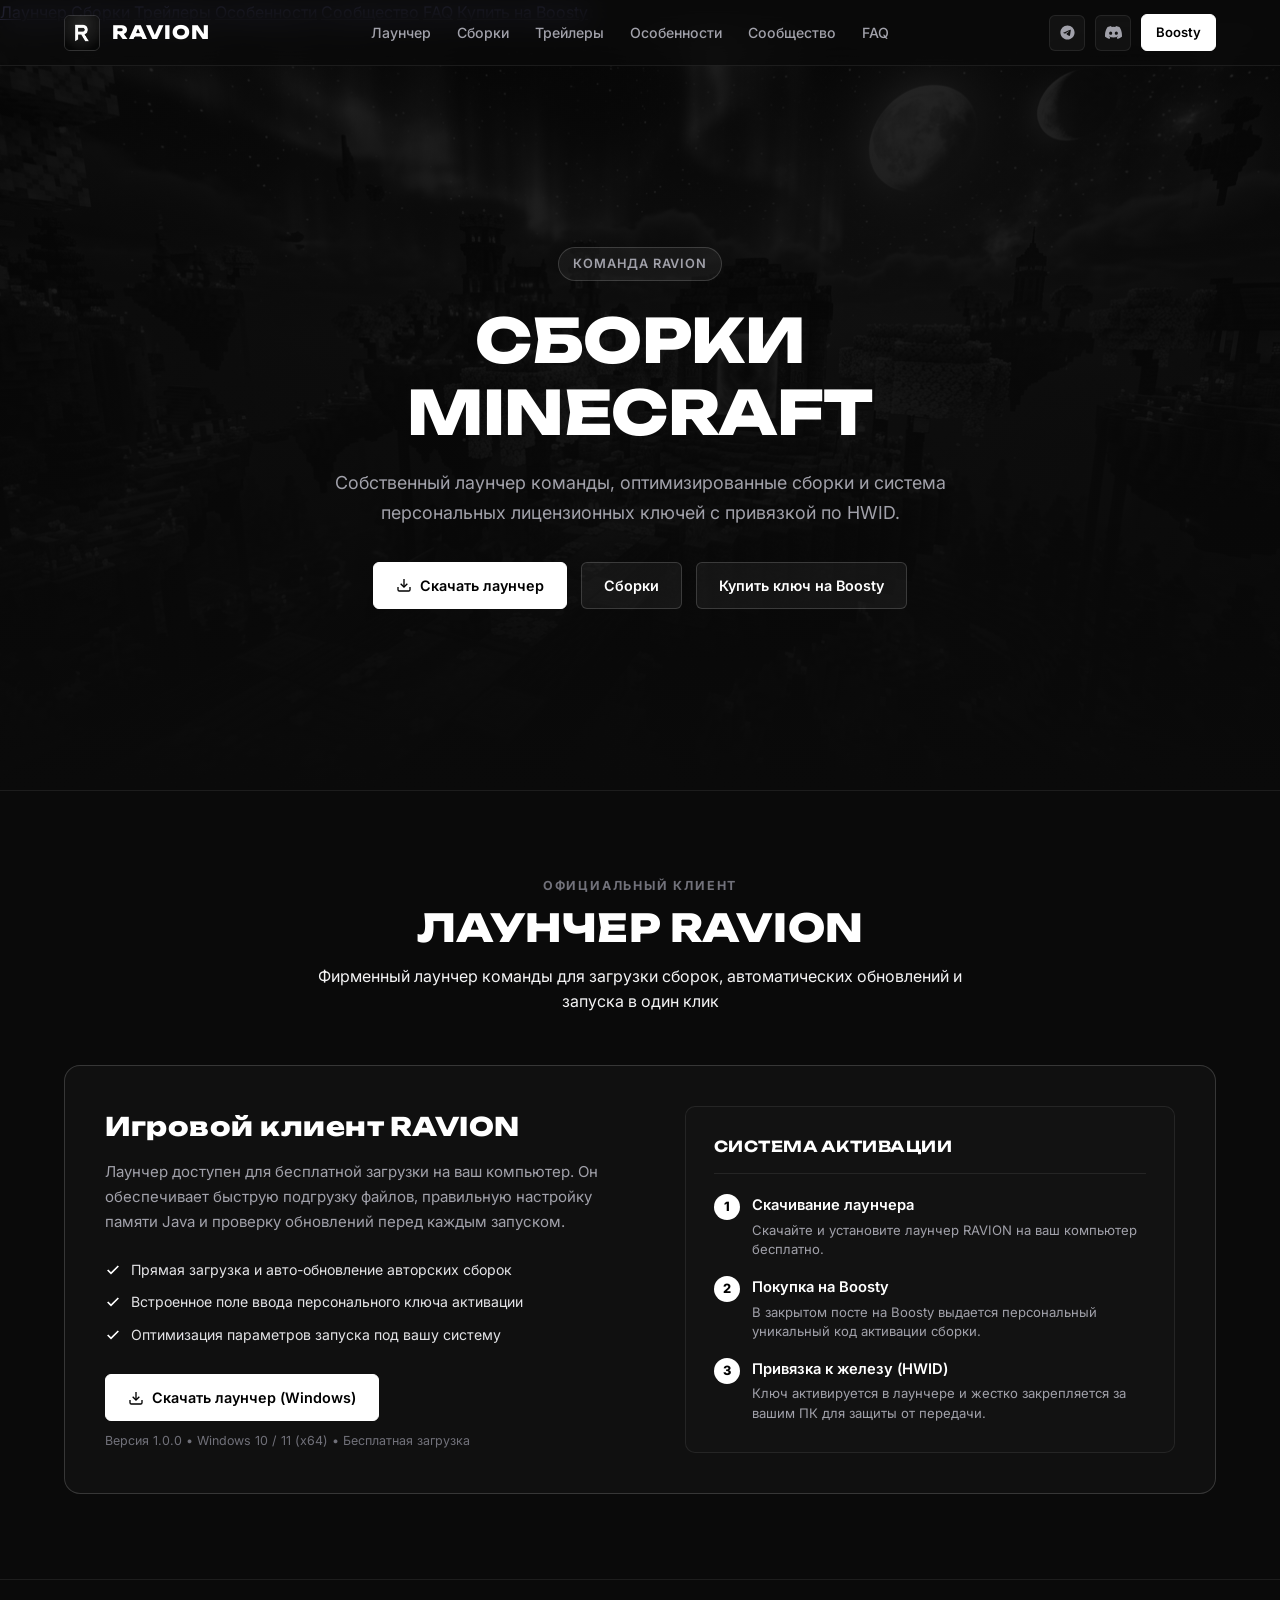
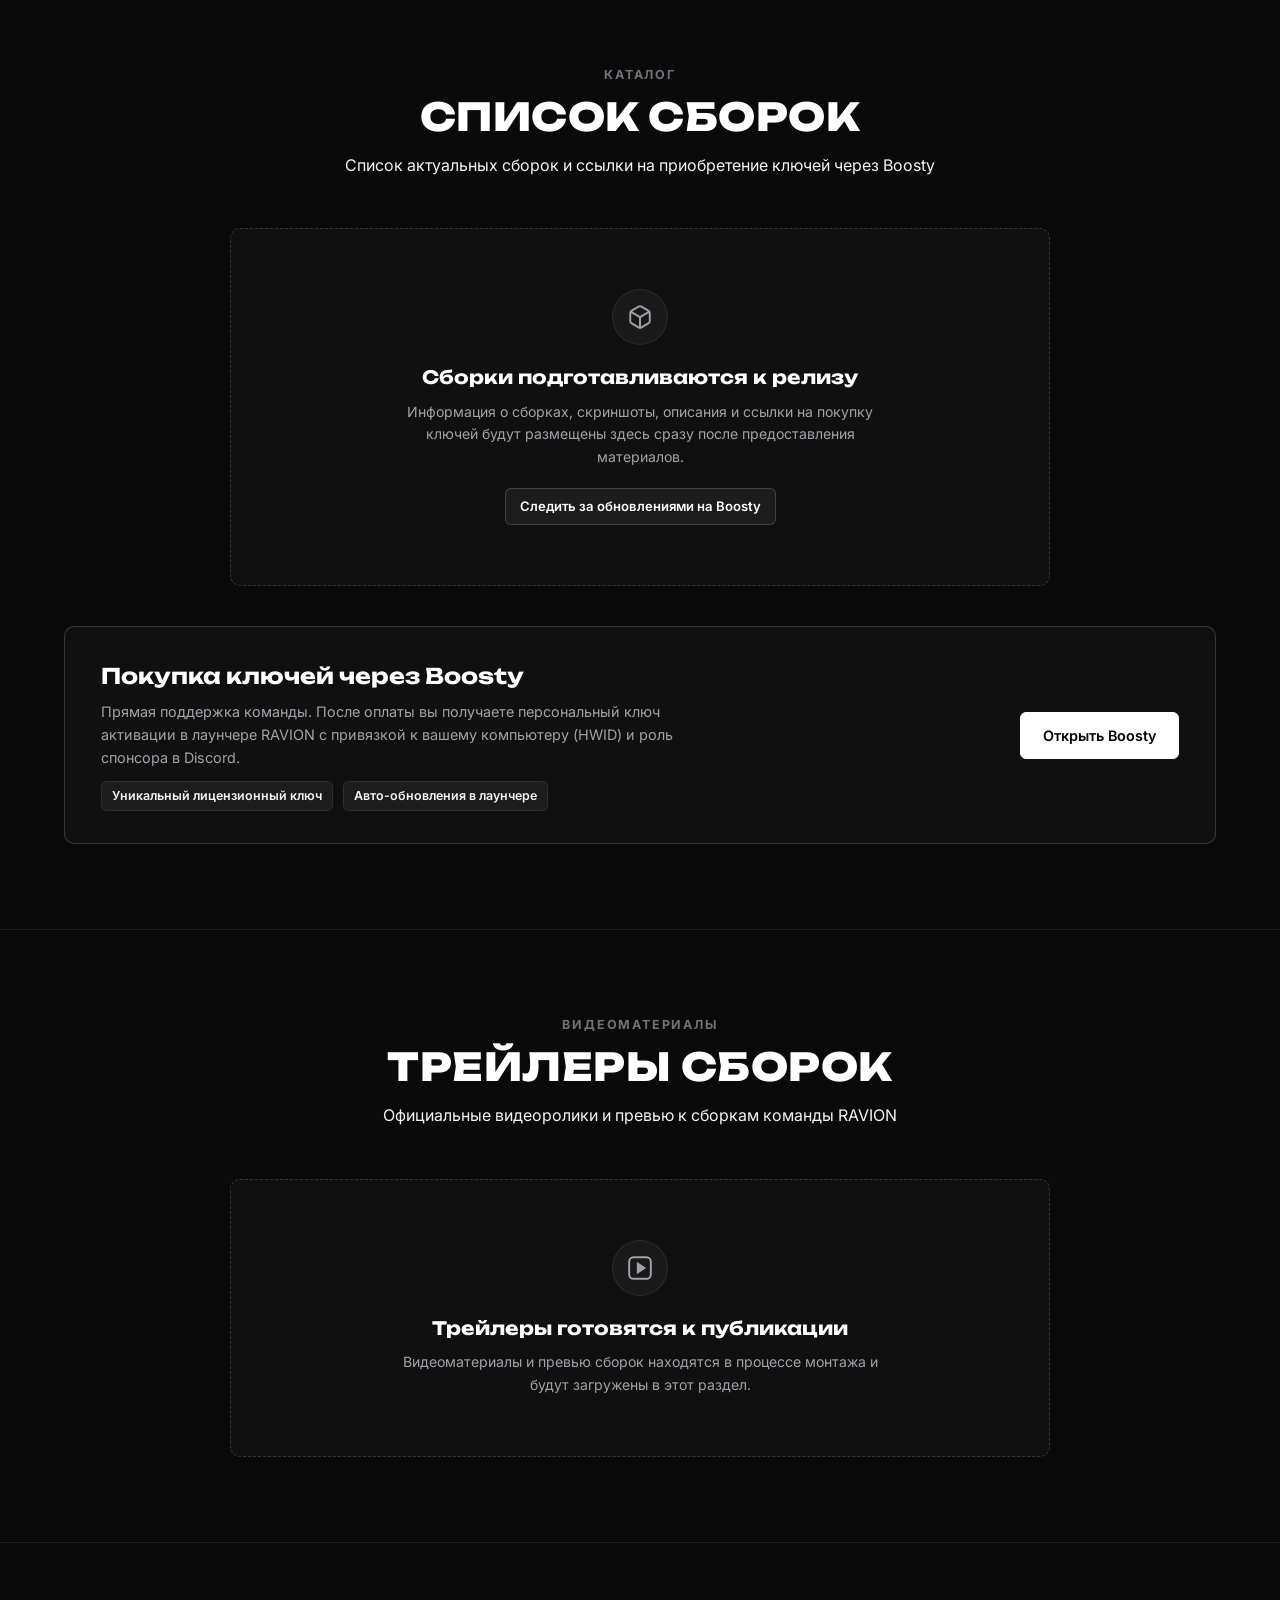
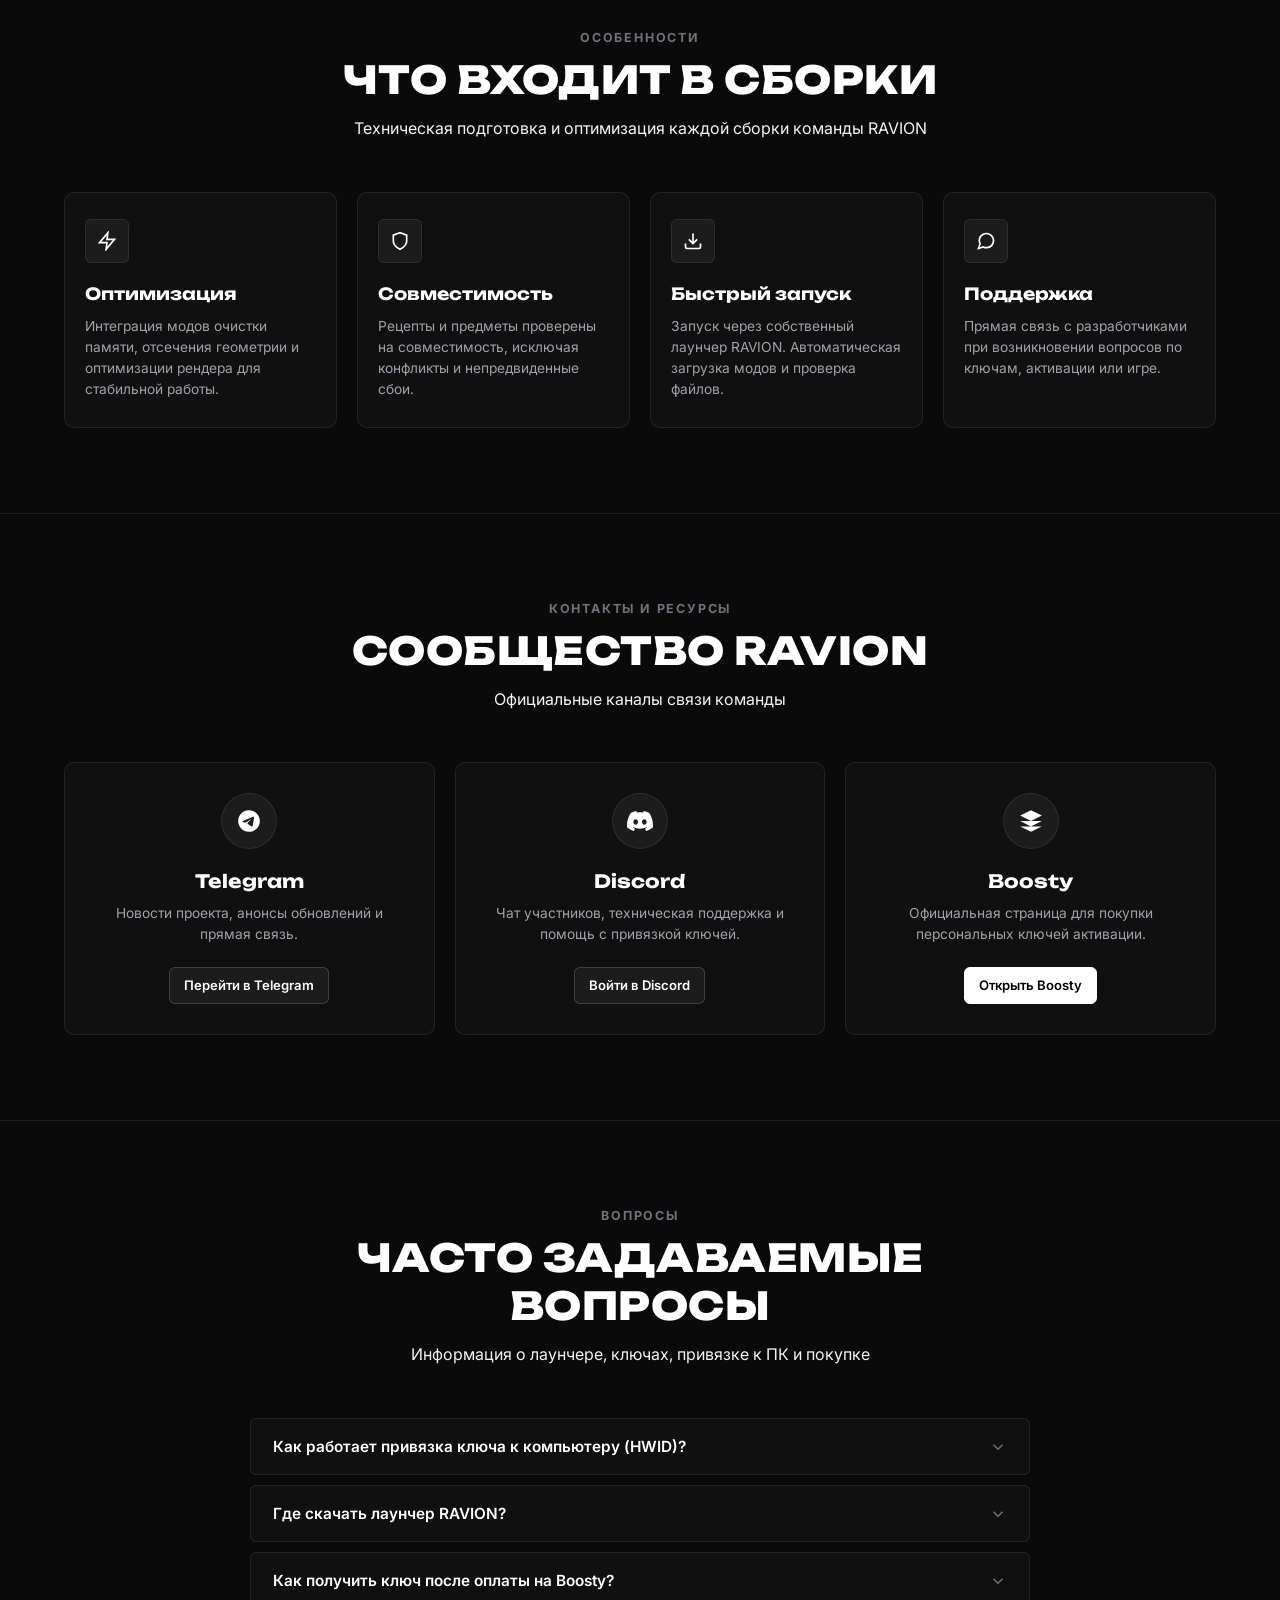
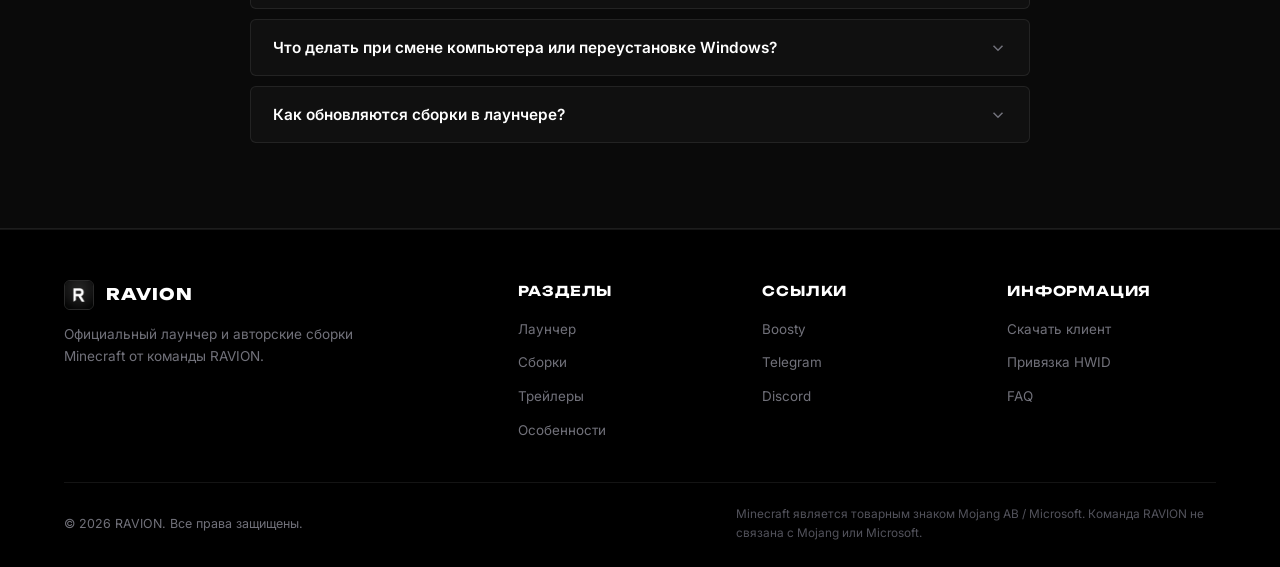
==== index.html @ 71cd741b "Add files via upload" ====
<!DOCTYPE html>
<html lang="ru">
<head>
  <meta charset="UTF-8">
  <meta name="viewport" content="width=device-width, initial-scale=1.0">
  <title>RAVION — Собственный лаунчер и сборки Minecraft</title>
  <meta name="description" content="Официальный сайт команды RAVION. Собственный лаунчер Minecraft, авторские сборки, система персональных ключей активации и покупка через Boosty.">
  <meta name="theme-color" content="#0a0a0a">

  <!-- Open Graph -->
  <meta property="og:title" content="RAVION — Собственный лаунчер и сборки Minecraft">
  <meta property="og:description" content="Официальный сайт команды RAVION. Скачивайте наш лаунчер и получайте уникальные ключи к сборкам через Boosty.">
  <meta property="og:image" content="./assets/images/logo.jpg">
  <meta property="og:type" content="website">

  <!-- Fonts: Unbounded & Inter -->
  <link rel="preconnect" href="https://fonts.googleapis.com">
  <link rel="preconnect" href="https://fonts.gstatic.com" crossorigin>
  <link href="https://fonts.googleapis.com/css2?family=Inter:wght@400;500;600;700&family=Unbounded:wght@600;700;800&display=swap" rel="stylesheet">

  <!-- Stylesheet -->
  <link rel="stylesheet" href="./css/style.css">
</head>
<body>

  <!-- ==========================================================================
       Navigation Bar
       ========================================================================== -->
  <nav class="navbar" id="navbar">
    <div class="container nav-container">
      <a href="#" class="brand-logo">
        <div class="logo-img-wrapper">
          <img src="./assets/images/logo.jpg" alt="RAVION">
        </div>
        <span class="brand-name">RAVION</span>
      </a>

      <ul class="nav-links">
        <li><a href="#launcher" class="nav-link">Лаунчер</a></li>
        <li><a href="#catalog" class="nav-link">Сборки</a></li>
        <li><a href="#trailers" class="nav-link">Трейлеры</a></li>
        <li><a href="#features" class="nav-link">Особенности</a></li>
        <li><a href="#community" class="nav-link">Сообщество</a></li>
        <li><a href="#faq" class="nav-link">FAQ</a></li>
      </ul>

      <div class="nav-actions">
        <!-- Telegram -->
        <a href="https://t.me/ravion_team" target="_blank" rel="noopener noreferrer" class="social-icon-btn" title="Telegram" aria-label="Telegram">
          <svg viewBox="0 0 24 24" fill="currentColor">
            <path d="M12 2C6.48 2 2 6.48 2 12s4.48 10 10 10 10-4.48 10-10S17.52 2 12 2zm4.64 6.8c-.15 1.58-.8 5.42-1.13 7.19-.14.75-.42 1-.68 1.03-.58.05-1.02-.38-1.58-.75-.88-.58-1.38-.94-2.23-1.5-.99-.65-.35-1.01.22-1.59.15-.15 2.71-2.48 2.76-2.69a.2.2 0 00-.05-.18c-.06-.05-.14-.03-.21-.02-.09.02-1.49.95-4.22 2.79-.4.27-.76.41-1.08.4-.36-.01-1.04-.2-1.55-.37-.63-.2-1.12-.31-1.08-.66.02-.18.27-.36.74-.55 2.92-1.27 4.86-2.11 5.83-2.52 2.78-1.16 3.35-1.36 3.73-1.36.08 0 .27.02.39.12.1.08.13.19.14.27-.01.06.01.24 0 .38z"/>
          </svg>
        </a>

        <!-- Discord -->
        <a href="https://discord.gg/ravion" target="_blank" rel="noopener noreferrer" class="social-icon-btn" title="Discord" aria-label="Discord">
          <svg viewBox="0 0 24 24" fill="currentColor">
            <path d="M20.317 4.37a19.791 19.791 0 00-4.885-1.515.074.074 0 00-.079.037c-.21.375-.444.864-.608 1.25a18.27 18.27 0 00-5.487 0 12.64 12.64 0 00-.617-1.25.077.077 0 00-.079-.037A19.736 19.736 0 003.677 4.37a.07.07 0 00-.032.027C.533 9.046-.32 13.58.099 18.057a.082.082 0 00.031.057 19.9 19.9 0 005.993 3.03.078.078 0 00.084-.028c.462-.63.874-1.295 1.226-1.994.021-.041.001-.09-.041-.106a13.107 13.107 0 01-1.872-.892.077.077 0 01-.008-.128 10.2 10.2 0 00.372-.292.074.074 0 01.077-.01c3.929 1.793 8.18 1.793 12.061 0a.074.074 0 01.078.01c.12.098.246.198.373.292a.077.077 0 01-.006.127 12.299 12.299 0 01-1.873.894.077.077 0 00-.041.107c.36.698.772 1.362 1.225 1.993a.076.076 0 00.084.028 19.839 19.839 0 006.002-3.03.077.077 0 00.032-.054c.5-5.177-.838-9.674-3.549-13.66a.061.061 0 00-.031-.028zM8.02 15.33c-1.183 0-2.157-1.085-2.157-2.419 0-1.333.956-2.419 2.157-2.419 1.21 0 2.176 1.096 2.157 2.42 0 1.333-.956 2.418-2.157 2.418zm7.975 0c-1.183 0-2.157-1.085-2.157-2.419 0-1.333.955-2.419 2.157-2.419 1.21 0 2.176 1.096 2.157 2.42 0 1.333-.946 2.418-2.157 2.418z"/>
          </svg>
        </a>

        <!-- Boosty CTA -->
        <a href="https://boosty.to/ravion" target="_blank" rel="noopener noreferrer" class="btn btn-primary btn-sm">
          <span>Boosty</span>
        </a>

        <button class="mobile-menu-btn" id="mobile-menu-btn" aria-label="Меню">
          <svg viewBox="0 0 24 24" fill="none" stroke="currentColor" stroke-width="2">
            <line x1="3" y1="12" x2="21" y2="12"></line>
            <line x1="3" y1="6" x2="21" y2="6"></line>
            <line x1="3" y1="18" x2="21" y2="18"></line>
          </svg>
        </button>
      </div>
    </div>
  </nav>

  <!-- Mobile Drawer -->
  <div class="mobile-drawer" id="mobile-drawer">
    <a href="#launcher">Лаунчер</a>
    <a href="#catalog">Сборки</a>
    <a href="#trailers">Трейлеры</a>
    <a href="#features">Особенности</a>
    <a href="#community">Сообщество</a>
    <a href="#faq">FAQ</a>
    <a href="https://boosty.to/ravion" target="_blank" rel="noopener noreferrer">Купить на Boosty</a>
  </div>

  <!-- ==========================================================================
       Hero Section
       ========================================================================== -->
  <header class="hero">
    <div class="hero-bg"></div>
    <div class="hero-overlay"></div>

    <div class="container hero-content">
      <div class="hero-top-badge">
        <span>Команда RAVION</span>
      </div>

      <h1 class="hero-title">
        СБОРКИ MINECRAFT
      </h1>

      <p class="hero-description">
        Собственный лаунчер команды, оптимизированные сборки и система персональных лицензионных ключей с привязкой по HWID.
      </p>

      <div class="hero-cta-group">
        <a href="#launcher" class="btn btn-primary">
          <svg viewBox="0 0 24 24" fill="none" stroke="currentColor" stroke-width="2">
            <path d="M21 15v4a2 2 0 0 1-2 2H5a2 2 0 0 1-2-2v-4"></path>
            <polyline points="7 10 12 15 17 10"></polyline>
            <line x1="12" y1="15" x2="12" y2="3"></line>
          </svg>
          <span>Скачать лаунчер</span>
        </a>

        <a href="#catalog" class="btn btn-secondary">
          <span>Сборки</span>
        </a>

        <a href="https://boosty.to/ravion" target="_blank" rel="noopener noreferrer" class="btn btn-secondary">
          <span>Купить ключ на Boosty</span>
        </a>
      </div>
    </div>
  </header>

  <!-- ==========================================================================
       Launcher Section
       ========================================================================== -->
  <section class="section" id="launcher">
    <div class="container">
      <div class="section-header">
        <span class="section-tag">Официальный клиент</span>
        <h2 class="section-title">ЛАУНЧЕР RAVION</h2>
        <p class="section-subtitle">
          Фирменный лаунчер команды для загрузки сборок, автоматических обновлений и запуска в один клик
        </p>
      </div>

      <div class="launcher-container">
        <div class="launcher-grid">
          <!-- Left side: Launcher Download Info -->
          <div class="launcher-info">
            <h3>Игровой клиент RAVION</h3>
            <p>
              Лаунчер доступен для бесплатной загрузки на ваш компьютер. Он обеспечивает быструю подгрузку файлов, правильную настройку памяти Java и проверку обновлений перед каждым запуском.
            </p>

            <ul class="launcher-meta-list">
              <li class="launcher-meta-item">
                <svg viewBox="0 0 24 24" fill="none" stroke="currentColor" stroke-width="2.5"><polyline points="20 6 9 17 4 12"></polyline></svg>
                <span>Прямая загрузка и авто-обновление авторских сборок</span>
              </li>
              <li class="launcher-meta-item">
                <svg viewBox="0 0 24 24" fill="none" stroke="currentColor" stroke-width="2.5"><polyline points="20 6 9 17 4 12"></polyline></svg>
                <span>Встроенное поле ввода персонального ключа активации</span>
              </li>
              <li class="launcher-meta-item">
                <svg viewBox="0 0 24 24" fill="none" stroke="currentColor" stroke-width="2.5"><polyline points="20 6 9 17 4 12"></polyline></svg>
                <span>Оптимизация параметров запуска под вашу систему</span>
              </li>
            </ul>

            <div class="launcher-actions">
              <a href="#" class="btn btn-primary" id="download-launcher-btn">
                <svg viewBox="0 0 24 24" fill="none" stroke="currentColor" stroke-width="2">
                  <path d="M21 15v4a2 2 0 0 1-2 2H5a2 2 0 0 1-2-2v-4"></path>
                  <polyline points="7 10 12 15 17 10"></polyline>
                  <line x1="12" y1="15" x2="12" y2="3"></line>
                </svg>
                <span>Скачать лаунчер (Windows)</span>
              </a>
            </div>
            <div class="launcher-subtext">
              Версия 1.0.0 • Windows 10 / 11 (x64) • Бесплатная загрузка
            </div>
          </div>

          <!-- Right side: HWID & License explanation -->
          <div class="hwid-box">
            <div class="hwid-header">
              <span class="hwid-title">Система активации</span>
            </div>

            <div class="hwid-steps">
              <div class="hwid-step-item">
                <div class="hwid-step-num">1</div>
                <div class="hwid-step-content">
                  <h5>Скачивание лаунчера</h5>
                  <p>Скачайте и установите лаунчер RAVION на ваш компьютер бесплатно.</p>
                </div>
              </div>

              <div class="hwid-step-item">
                <div class="hwid-step-num">2</div>
                <div class="hwid-step-content">
                  <h5>Покупка на Boosty</h5>
                  <p>В закрытом посте на Boosty выдается персональный уникальный код активации сборки.</p>
                </div>
              </div>

              <div class="hwid-step-item">
                <div class="hwid-step-num">3</div>
                <div class="hwid-step-content">
                  <h5>Привязка к железу (HWID)</h5>
                  <p>Ключ активируется в лаунчере и жестко закрепляется за вашим ПК для защиты от передачи.</p>
                </div>
              </div>
            </div>
          </div>
        </div>
      </div>
    </div>
  </section>

  <!-- ==========================================================================
       Modpack Catalog Section
       ========================================================================== -->
  <section class="section" id="catalog">
    <div class="container">
      <div class="section-header">
        <span class="section-tag">Каталог</span>
        <h2 class="section-title">СПИСОК СБОРОК</h2>
        <p class="section-subtitle">
          Список актуальных сборок и ссылки на приобретение ключей через Boosty
        </p>
      </div>

      <!-- Placeholder Container awaiting user data -->
      <div class="placeholder-box">
        <div class="placeholder-icon">
          <svg viewBox="0 0 24 24" fill="none" stroke="currentColor" stroke-width="1.8">
            <path d="M21 16V8a2 2 0 0 0-1-1.73l-7-4a2 2 0 0 0-2 0l-7 4A2 2 0 0 0 3 8v8a2 2 0 0 0 1 1.73l7 4a2 2 0 0 0 2 0l7-4A2 2 0 0 0 21 16z"></path>
            <polyline points="3.27 6.96 12 12.01 20.73 6.96"></polyline>
            <line x1="12" y1="22.08" x2="12" y2="12"></line>
          </svg>
        </div>
        <h3 class="placeholder-title">Сборки подготавливаются к релизу</h3>
        <p class="placeholder-desc">
          Информация о сборках, скриншоты, описания и ссылки на покупку ключей будут размещены здесь сразу после предоставления материалов.
        </p>
        <div class="placeholder-action">
          <a href="https://boosty.to/ravion" target="_blank" rel="noopener noreferrer" class="btn btn-secondary btn-sm">
            Следить за обновлениями на Boosty
          </a>
        </div>
      </div>

      <!-- Boosty Information Banner -->
      <div class="boosty-banner" style="margin-top: 40px;">
        <div class="boosty-banner-content">
          <h3>Покупка ключей через Boosty</h3>
          <p>
            Прямая поддержка команды. После оплаты вы получаете персональный ключ активации в лаунчере RAVION с привязкой к вашему компьютеру (HWID) и роль спонсора в Discord.
          </p>
          <div class="boosty-banner-badges">
            <span class="boosty-badge-item">Уникальный лицензионный ключ</span>
            <span class="boosty-badge-item">Авто-обновления в лаунчере</span>
          </div>
        </div>
        <div class="boosty-banner-action">
          <a href="https://boosty.to/ravion" target="_blank" rel="noopener noreferrer" class="btn btn-primary">
            <span>Открыть Boosty</span>
          </a>
        </div>
      </div>
    </div>
  </section>

  <!-- ==========================================================================
       Mini-Trailer Section
       ========================================================================== -->
  <section class="section" id="trailers">
    <div class="container">
      <div class="section-header">
        <span class="section-tag">Видеоматериалы</span>
        <h2 class="section-title">ТРЕЙЛЕРЫ СБОРОК</h2>
        <p class="section-subtitle">
          Официальные видеоролики и превью к сборкам команды RAVION
        </p>
      </div>

      <div class="placeholder-box">
        <div class="placeholder-icon">
          <svg viewBox="0 0 24 24" fill="none" stroke="currentColor" stroke-width="1.8">
            <rect x="2" y="2" width="20" height="20" rx="4"></rect>
            <polygon points="10 8 16 12 10 16 10 8" fill="currentColor"></polygon>
          </svg>
        </div>
        <h3 class="placeholder-title">Трейлеры готовятся к публикации</h3>
        <p class="placeholder-desc">
          Видеоматериалы и превью сборок находятся в процессе монтажа и будут загружены в этот раздел.
        </p>
      </div>
    </div>
  </section>

  <!-- ==========================================================================
       Features Section
       ========================================================================== -->
  <section class="section" id="features">
    <div class="container">
      <div class="section-header">
        <span class="section-tag">Особенности</span>
        <h2 class="section-title">ЧТО ВХОДИТ В СБОРКИ</h2>
        <p class="section-subtitle">
          Техническая подготовка и оптимизация каждой сборки команды RAVION
        </p>
      </div>

      <div class="features-grid">
        <div class="feature-box">
          <div class="feature-icon-wrapper">
            <svg viewBox="0 0 24 24" fill="none" stroke="currentColor" stroke-width="2">
              <path d="M13 2L3 14h9l-1 8 10-12h-9l1-8z"></path>
            </svg>
          </div>
          <h3 class="feature-title">Оптимизация</h3>
          <p class="feature-desc">
            Интеграция модов очистки памяти, отсечения геометрии и оптимизации рендера для стабильной работы.
          </p>
        </div>

        <div class="feature-box">
          <div class="feature-icon-wrapper">
            <svg viewBox="0 0 24 24" fill="none" stroke="currentColor" stroke-width="2">
              <path d="M12 22s8-4 8-10V5l-8-3-8 3v7c0 6 8 10 8 10z"></path>
            </svg>
          </div>
          <h3 class="feature-title">Совместимость</h3>
          <p class="feature-desc">
            Рецепты и предметы проверены на совместимость, исключая конфликты и непредвиденные сбои.
          </p>
        </div>

        <div class="feature-box">
          <div class="feature-icon-wrapper">
            <svg viewBox="0 0 24 24" fill="none" stroke="currentColor" stroke-width="2">
              <path d="M21 15v4a2 2 0 0 1-2 2H5a2 2 0 0 1-2-2v-4"></path>
              <polyline points="7 10 12 15 17 10"></polyline>
              <line x1="12" y1="15" x2="12" y2="3"></line>
            </svg>
          </div>
          <h3 class="feature-title">Быстрый запуск</h3>
          <p class="feature-desc">
            Запуск через собственный лаунчер RAVION. Автоматическая загрузка модов и проверка файлов.
          </p>
        </div>

        <div class="feature-box">
          <div class="feature-icon-wrapper">
            <svg viewBox="0 0 24 24" fill="none" stroke="currentColor" stroke-width="2">
              <path d="M21 11.5a8.38 8.38 0 0 1-.9 3.8 8.5 8.5 0 0 1-7.6 4.7 8.38 8.38 0 0 1-3.8-.9L3 21l1.9-5.7a8.38 8.38 0 0 1-.9-3.8 8.5 8.5 0 0 1 4.7-7.6 8.38 8.38 0 0 1 3.8-.9h.5a8.48 8.48 0 0 1 8 8v.5z"></path>
            </svg>
          </div>
          <h3 class="feature-title">Поддержка</h3>
          <p class="feature-desc">
            Прямая связь с разработчиками при возникновении вопросов по ключам, активации или игре.
          </p>
        </div>
      </div>
    </div>
  </section>

  <!-- ==========================================================================
       Community Section
       ========================================================================== -->
  <section class="section" id="community">
    <div class="container">
      <div class="section-header">
        <span class="section-tag">Контакты и ресурсы</span>
        <h2 class="section-title">СООБЩЕСТВО RAVION</h2>
        <p class="section-subtitle">
          Официальные каналы связи команды
        </p>
      </div>

      <div class="community-grid">
        <!-- Telegram -->
        <div class="community-card">
          <div class="community-icon">
            <svg viewBox="0 0 24 24" fill="currentColor">
              <path d="M12 2C6.48 2 2 6.48 2 12s4.48 10 10 10 10-4.48 10-10S17.52 2 12 2zm4.64 6.8c-.15 1.58-.8 5.42-1.13 7.19-.14.75-.42 1-.68 1.03-.58.05-1.02-.38-1.58-.75-.88-.58-1.38-.94-2.23-1.5-.99-.65-.35-1.01.22-1.59.15-.15 2.71-2.48 2.76-2.69a.2.2 0 00-.05-.18c-.06-.05-.14-.03-.21-.02-.09.02-1.49.95-4.22 2.79-.4.27-.76.41-1.08.4-.36-.01-1.04-.2-1.55-.37-.63-.2-1.12-.31-1.08-.66.02-.18.27-.36.74-.55 2.92-1.27 4.86-2.11 5.83-2.52 2.78-1.16 3.35-1.36 3.73-1.36.08 0 .27.02.39.12.1.08.13.19.14.27-.01.06.01.24 0 .38z"/>
            </svg>
          </div>
          <h3 class="community-title">Telegram</h3>
          <p class="community-desc">
            Новости проекта, анонсы обновлений и прямая связь.
          </p>
          <a href="https://t.me/ravion_team" target="_blank" rel="noopener noreferrer" class="btn btn-secondary btn-sm">
            Перейти в Telegram
          </a>
        </div>

        <!-- Discord -->
        <div class="community-card">
          <div class="community-icon">
            <svg viewBox="0 0 24 24" fill="currentColor">
              <path d="M20.317 4.37a19.791 19.791 0 00-4.885-1.515.074.074 0 00-.079.037c-.21.375-.444.864-.608 1.25a18.27 18.27 0 00-5.487 0 12.64 12.64 0 00-.617-1.25.077.077 0 00-.079-.037A19.736 19.736 0 003.677 4.37a.07.07 0 00-.032.027C.533 9.046-.32 13.58.099 18.057a.082.082 0 00.031.057 19.9 19.9 0 005.993 3.03.078.078 0 00.084-.028c.462-.63.874-1.295 1.226-1.994.021-.041.001-.09-.041-.106a13.107 13.107 0 01-1.872-.892.077.077 0 01-.008-.128 10.2 10.2 0 00.372-.292.074.074 0 01.077-.01c3.929 1.793 8.18 1.793 12.061 0a.074.074 0 01.078.01c.12.098.246.198.373.292a.077.077 0 01-.006.127 12.299 12.299 0 01-1.873.894.077.077 0 00-.041.107c.36.698.772 1.362 1.225 1.993a.076.076 0 00.084.028 19.839 19.839 0 006.002-3.03.077.077 0 00.032-.054c.5-5.177-.838-9.674-3.549-13.66a.061.061 0 00-.031-.028zM8.02 15.33c-1.183 0-2.157-1.085-2.157-2.419 0-1.333.956-2.419 2.157-2.419 1.21 0 2.176 1.096 2.157 2.42 0 1.333-.956 2.418-2.157 2.418zm7.975 0c-1.183 0-2.157-1.085-2.157-2.419 0-1.333.955-2.419 2.157-2.419 1.21 0 2.176 1.096 2.157 2.42 0 1.333-.946 2.418-2.157 2.418z"/>
            </svg>
          </div>
          <h3 class="community-title">Discord</h3>
          <p class="community-desc">
            Чат участников, техническая поддержка и помощь с привязкой ключей.
          </p>
          <a href="https://discord.gg/ravion" target="_blank" rel="noopener noreferrer" class="btn btn-secondary btn-sm">
            Войти в Discord
          </a>
        </div>

        <!-- Boosty -->
        <div class="community-card">
          <div class="community-icon">
            <svg viewBox="0 0 24 24" fill="currentColor">
              <path d="M12 2L2 7l10 5 10-5-10-5zM2 17l10 5 10-5M2 12l10 5 10-5"/>
            </svg>
          </div>
          <h3 class="community-title">Boosty</h3>
          <p class="community-desc">
            Официальная страница для покупки персональных ключей активации.
          </p>
          <a href="https://boosty.to/ravion" target="_blank" rel="noopener noreferrer" class="btn btn-primary btn-sm">
            Открыть Boosty
          </a>
        </div>
      </div>
    </div>
  </section>

  <!-- ==========================================================================
       FAQ Section
       ========================================================================== -->
  <section class="section" id="faq">
    <div class="container">
      <div class="section-header">
        <span class="section-tag">Вопросы</span>
        <h2 class="section-title">ЧАСТО ЗАДАВАЕМЫЕ ВОПРОСЫ</h2>
        <p class="section-subtitle">
          Информация о лаунчере, ключах, привязке к ПК и покупке
        </p>
      </div>

      <div class="faq-container">
        <div class="faq-item">
          <button class="faq-question">
            <span>Как работает привязка ключа к компьютеру (HWID)?</span>
            <svg class="faq-chevron" width="18" height="18" viewBox="0 0 24 24" fill="none" stroke="currentColor" stroke-width="2">
              <polyline points="6 9 12 15 18 9"></polyline>
            </svg>
          </button>
          <div class="faq-answer">
            <div class="faq-answer-inner">
              Каждый ключ генерируется индивидуально. При первом вводе ключа в лаунчере RAVION он привязывается к аппаратному идентификатору (HWID) вашего компьютера. Это гарантирует защиту от несанкционированного доступа. Один ключ рассчитан строго на один компьютер.
            </div>
          </div>
        </div>

        <div class="faq-item">
          <button class="faq-question">
            <span>Где скачать лаунчер RAVION?</span>
            <svg class="faq-chevron" width="18" height="18" viewBox="0 0 24 24" fill="none" stroke="currentColor" stroke-width="2">
              <polyline points="6 9 12 15 18 9"></polyline>
            </svg>
          </button>
          <div class="faq-answer">
            <div class="faq-answer-inner">
              Лаунчер можно скачать бесплатно прямо на нашем сайте в разделе «Лаунчер». Он не требует сторонних программ, автоматически подгружает необходимые компоненты Java и проверяет файлы сборок.
            </div>
          </div>
        </div>

        <div class="faq-item">
          <button class="faq-question">
            <span>Как получить ключ после оплаты на Boosty?</span>
            <svg class="faq-chevron" width="18" height="18" viewBox="0 0 24 24" fill="none" stroke="currentColor" stroke-width="2">
              <polyline points="6 9 12 15 18 9"></polyline>
            </svg>
          </button>
          <div class="faq-answer">
            <div class="faq-answer-inner">
              Сразу после оплаты сборки на Boosty вам открывается закрытый пост. В посте находится ваш уникальный ключ активации и ссылка на роль спонсора в нашем Discord. Скопируйте ключ и вставьте его в окно активации в лаунчере.
            </div>
          </div>
        </div>

        <div class="faq-item">
          <button class="faq-question">
            <span>Что делать при смене компьютера или переустановке Windows?</span>
            <svg class="faq-chevron" width="18" height="18" viewBox="0 0 24 24" fill="none" stroke="currentColor" stroke-width="2">
              <polyline points="6 9 12 15 18 9"></polyline>
            </svg>
          </button>
          <div class="faq-answer">
            <div class="faq-answer-inner">
              Если вы обновили комплектующие или сменили ПК, напишите в службу поддержки нашего Discord-сервера. Администраторы проверят вашу покупку на Boosty и помогут сбросить привязку HWID для переноса ключа на новое устройство.
            </div>
          </div>
        </div>

        <div class="faq-item">
          <button class="faq-question">
            <span>Как обновляются сборки в лаунчере?</span>
            <svg class="faq-chevron" width="18" height="18" viewBox="0 0 24 24" fill="none" stroke="currentColor" stroke-width="2">
              <polyline points="6 9 12 15 18 9"></polyline>
            </svg>
          </button>
          <div class="faq-answer">
            <div class="faq-answer-inner">
              Все последующие обновления и патчи баланса подгружаются автоматически при запуске лаунчера RAVION без необходимости вручную перекачивать архивы.
            </div>
          </div>
        </div>
      </div>
    </div>
  </section>

  <!-- ==========================================================================
       Footer
       ========================================================================== -->
  <footer class="footer">
    <div class="container">
      <div class="footer-top">
        <div class="footer-brand">
          <a href="#" class="brand-logo">
            <div class="logo-img-wrapper" style="width: 30px; height: 30px;">
              <img src="./assets/images/logo.jpg" alt="RAVION">
            </div>
            <span class="brand-name" style="font-size: 1rem;">RAVION</span>
          </a>
          <p>
            Официальный лаунчер и авторские сборки Minecraft от команды RAVION.
          </p>
        </div>

        <div class="footer-col">
          <h4>Разделы</h4>
          <ul class="footer-links">
            <li><a href="#launcher">Лаунчер</a></li>
            <li><a href="#catalog">Сборки</a></li>
            <li><a href="#trailers">Трейлеры</a></li>
            <li><a href="#features">Особенности</a></li>
          </ul>
        </div>

        <div class="footer-col">
          <h4>Ссылки</h4>
          <ul class="footer-links">
            <li><a href="https://boosty.to/ravion" target="_blank" rel="noopener noreferrer">Boosty</a></li>
            <li><a href="https://t.me/ravion_team" target="_blank" rel="noopener noreferrer">Telegram</a></li>
            <li><a href="https://discord.gg/ravion" target="_blank" rel="noopener noreferrer">Discord</a></li>
          </ul>
        </div>

        <div class="footer-col">
          <h4>Информация</h4>
          <ul class="footer-links">
            <li><a href="#launcher">Скачать клиент</a></li>
            <li><a href="#faq">Привязка HWID</a></li>
            <li><a href="#faq">FAQ</a></li>
          </ul>
        </div>
      </div>

      <div class="footer-bottom">
        <div>
          © 2026 RAVION. Все права защищены.
        </div>
        <div class="footer-disclaimer">
          Minecraft является товарным знаком Mojang AB / Microsoft. Команда RAVION не связана с Mojang или Microsoft.
        </div>
      </div>
    </div>
  </footer>

  <!-- ==========================================================================
       Boosty Purchase Modal
       ========================================================================== -->
  <div class="modal-backdrop" id="boosty-modal" role="dialog" aria-modal="true" aria-labelledby="modal-pack-title">
    <div class="modal-dialog">
      <div class="modal-header">
        <h3 class="modal-title" id="modal-pack-title">Покупка ключа сборки</h3>
        <button class="modal-close-btn" id="modal-close-btn" aria-label="Закрыть">
          <svg width="20" height="20" viewBox="0 0 24 24" fill="none" stroke="currentColor" stroke-width="2">
            <line x1="18" y1="6" x2="6" y2="18"></line>
            <line x1="6" y1="6" x2="18" y2="18"></line>
          </svg>
        </button>
      </div>

      <div class="modal-content-body">
        <p style="color: var(--text-muted); font-size: 0.9rem;">
          Приобретение лицензионного ключа через платформу Boosty:
        </p>

        <div class="modal-boosty-steps">
          <div class="boosty-step">
            <div class="step-num">1</div>
            <div class="step-text">
              <h5>Переход на пост Boosty</h5>
              <p>Открытие официального поста сборки на странице команды RAVION.</p>
            </div>
          </div>

          <div class="boosty-step">
            <div class="step-num">2</div>
            <div class="step-text">
              <h5>Оплата</h5>
              <p>Оплата отдельного поста банковской картой или СБП.</p>
            </div>
          </div>

          <div class="boosty-step">
            <div class="step-num">3</div>
            <div class="step-text">
              <h5>Получение ключа (HWID)</h5>
              <p>Вам выдаётся уникальный код, который привязывается к вашему ПК в лаунчере RAVION.</p>
            </div>
          </div>
        </div>

        <div style="margin-top: 20px;">
          <a href="https://boosty.to/ravion" target="_blank" rel="noopener noreferrer" class="btn btn-primary" id="modal-direct-boosty-btn" style="width: 100%;">
            <span>Перейти на Boosty</span>
          </a>
        </div>
      </div>
    </div>
  </div>

  <script src="./js/app.js"></script>
</body>
</html>
---- css/style.css ----
/* ==========================================================================
   RAVION - Minecraft Modpacks
   Clean Monochrome / Black & White Design System
   ========================================================================== */

:root {
  /* Monochrome Palette */
  --bg-pure: #000000;
  --bg-primary: #0a0a0a;
  --bg-secondary: #121212;
  --bg-tertiary: #181818;
  --bg-card: rgba(18, 18, 18, 0.85);
  --bg-card-hover: rgba(26, 26, 26, 0.95);
  
  /* Borders */
  --border-subtle: rgba(255, 255, 255, 0.08);
  --border-light: rgba(255, 255, 255, 0.16);
  --border-focus: rgba(255, 255, 255, 0.4);
  
  /* Text */
  --text-pure: #ffffff;
  --text-main: #f4f4f5;
  --text-muted: #a1a1aa;
  --text-dim: #71717a;
  
  /* Radius */
  --radius-sm: 6px;
  --radius-md: 10px;
  --radius-lg: 16px;
  --radius-full: 9999px;
  
  /* Shadows - Minimalist, no colored neon */
  --shadow-subtle: 0 4px 20px rgba(0, 0, 0, 0.5);
  --shadow-card: 0 10px 30px rgba(0, 0, 0, 0.7);
  
  /* Fonts */
  --font-heading: 'Unbounded', system-ui, -apple-system, sans-serif;
  --font-body: 'Inter', system-ui, -apple-system, sans-serif;
  
  /* Transitions */
  --transition-fast: 0.15s ease;
  --transition-normal: 0.25s ease;
}

/* Reset & Global */
*, *::before, *::after {
  box-sizing: border-box;
  margin: 0;
  padding: 0;
}

html {
  scroll-behavior: smooth;
  color-scheme: dark;
}

body {
  font-family: var(--font-body);
  background-color: var(--bg-primary);
  color: var(--text-main);
  line-height: 1.6;
  overflow-x: hidden;
  -webkit-font-smoothing: antialiased;
}

/* Custom Scrollbar - Minimal Monochrome */
::-webkit-scrollbar {
  width: 7px;
}
::-webkit-scrollbar-track {
  background: var(--bg-pure);
}
::-webkit-scrollbar-thumb {
  background: #27272a;
  border-radius: var(--radius-full);
}
::-webkit-scrollbar-thumb:hover {
  background: #52525b;
}

/* Container */
.container {
  width: 100%;
  max-width: 1200px;
  margin: 0 auto;
  padding: 0 24px;
}

/* Clean Monochrome Badges */
.badge {
  display: inline-flex;
  align-items: center;
  gap: 6px;
  padding: 4px 10px;
  font-size: 0.75rem;
  font-weight: 600;
  border-radius: var(--radius-sm);
  text-transform: uppercase;
  letter-spacing: 0.5px;
  background: rgba(255, 255, 255, 0.06);
  color: var(--text-main);
  border: 1px solid var(--border-subtle);
}
.badge-solid {
  background: #ffffff;
  color: #000000;
  border: none;
  font-weight: 700;
}

/* Clean Monochrome Buttons */
.btn {
  display: inline-flex;
  align-items: center;
  justify-content: center;
  gap: 8px;
  padding: 11px 22px;
  font-family: var(--font-body);
  font-size: 0.9rem;
  font-weight: 600;
  border-radius: var(--radius-sm);
  text-decoration: none;
  cursor: pointer;
  border: 1px solid transparent;
  transition: all var(--transition-fast);
}
.btn svg {
  width: 16px;
  height: 16px;
}

.btn-primary {
  background: #ffffff;
  color: #000000;
  border-color: #ffffff;
}
.btn-primary:hover {
  background: #e4e4e7;
  border-color: #e4e4e7;
  transform: translateY(-1px);
}

.btn-secondary {
  background: rgba(255, 255, 255, 0.05);
  color: #ffffff;
  border-color: var(--border-light);
}
.btn-secondary:hover {
  background: rgba(255, 255, 255, 0.1);
  border-color: var(--border-focus);
  transform: translateY(-1px);
}

.btn-sm {
  padding: 7px 14px;
  font-size: 0.82rem;
}

/* ==========================================================================
   Navigation Bar
   ========================================================================== */
.navbar {
  position: fixed;
  top: 0;
  left: 0;
  width: 100%;
  z-index: 1000;
  padding: 14px 0;
  transition: all var(--transition-normal);
  background: rgba(10, 10, 10, 0.75);
  backdrop-filter: blur(14px);
  border-bottom: 1px solid var(--border-subtle);
}
.navbar.scrolled {
  background: rgba(10, 10, 10, 0.95);
  border-bottom-color: var(--border-light);
}

.nav-container {
  display: flex;
  align-items: center;
  justify-content: space-between;
}

.brand-logo {
  display: flex;
  align-items: center;
  gap: 12px;
  text-decoration: none;
}
.logo-img-wrapper {
  width: 36px;
  height: 36px;
  border-radius: var(--radius-sm);
  overflow: hidden;
  border: 1px solid var(--border-light);
}
.logo-img-wrapper img {
  width: 100%;
  height: 100%;
  object-fit: cover;
  display: block;
}
.brand-name {
  font-family: var(--font-heading);
  font-size: 1.15rem;
  font-weight: 800;
  letter-spacing: 1px;
  color: #ffffff;
}

.nav-links {
  display: flex;
  align-items: center;
  list-style: none;
  gap: 26px;
}
.nav-link {
  color: var(--text-muted);
  text-decoration: none;
  font-size: 0.88rem;
  font-weight: 500;
  transition: color var(--transition-fast);
}
.nav-link:hover {
  color: #ffffff;
}

.nav-actions {
  display: flex;
  align-items: center;
  gap: 10px;
}
.social-icon-btn {
  width: 36px;
  height: 36px;
  display: inline-flex;
  align-items: center;
  justify-content: center;
  border-radius: var(--radius-sm);
  background: rgba(255, 255, 255, 0.04);
  border: 1px solid var(--border-subtle);
  color: var(--text-muted);
  text-decoration: none;
  transition: all var(--transition-fast);
}
.social-icon-btn svg {
  width: 17px;
  height: 17px;
}
.social-icon-btn:hover {
  background: rgba(255, 255, 255, 0.12);
  color: #ffffff;
  border-color: var(--border-light);
}

.mobile-menu-btn {
  display: none;
  background: none;
  border: none;
  color: var(--text-main);
  cursor: pointer;
  padding: 4px;
}
.mobile-menu-btn svg {
  width: 24px;
  height: 24px;
}

/* ==========================================================================
   Hero Section - Clean Monochrome
   ========================================================================== */
.hero {
  position: relative;
  min-height: 85vh;
  display: flex;
  align-items: center;
  padding-top: 100px;
  padding-bottom: 60px;
  overflow: hidden;
  border-bottom: 1px solid var(--border-subtle);
}

.hero-bg {
  position: absolute;
  top: 0;
  left: 0;
  width: 100%;
  height: 100%;
  background: url('../assets/images/hero-bg.jpg') center/cover no-repeat;
  filter: grayscale(100%) contrast(1.1) brightness(0.25);
  z-index: -2;
}

.hero-overlay {
  position: absolute;
  top: 0;
  left: 0;
  width: 100%;
  height: 100%;
  background: linear-gradient(
    180deg,
    rgba(10, 10, 10, 0.5) 0%,
    rgba(10, 10, 10, 0.85) 75%,
    var(--bg-primary) 100%
  );
  z-index: -1;
}

.hero-content {
  text-align: center;
  max-width: 820px;
  margin: 0 auto;
}

.hero-top-badge {
  display: inline-flex;
  align-items: center;
  gap: 8px;
  padding: 6px 14px;
  background: rgba(255, 255, 255, 0.05);
  border: 1px solid var(--border-light);
  border-radius: var(--radius-full);
  margin-bottom: 24px;
  font-size: 0.8rem;
  font-weight: 600;
  color: var(--text-muted);
  text-transform: uppercase;
  letter-spacing: 0.8px;
}

.hero-title {
  font-family: var(--font-heading);
  font-size: clamp(2.2rem, 4.8vw, 3.8rem);
  font-weight: 800;
  line-height: 1.18;
  letter-spacing: -0.5px;
  margin-bottom: 20px;
  color: #ffffff;
  text-transform: uppercase;
}

.hero-description {
  font-size: clamp(1rem, 1.6vw, 1.12rem);
  color: var(--text-muted);
  max-width: 680px;
  margin: 0 auto 34px;
  line-height: 1.65;
}

.hero-cta-group {
  display: flex;
  align-items: center;
  justify-content: center;
  gap: 14px;
  flex-wrap: wrap;
}

/* ==========================================================================
   Section Headers
   ========================================================================== */
.section {
  padding: 85px 0;
  position: relative;
  border-bottom: 1px solid var(--border-subtle);
}

.section-header {
  text-align: center;
  max-width: 680px;
  margin: 0 auto 50px;
}
.section-tag {
  font-size: 0.78rem;
  font-weight: 700;
  letter-spacing: 1.8px;
  text-transform: uppercase;
  color: var(--text-dim);
  margin-bottom: 8px;
  display: block;
}
.section-title {
  font-family: var(--font-heading);
  font-size: clamp(1.8rem, 3vw, 2.4rem);
  font-weight: 800;
  line-height: 1.25;
  margin-bottom: 12px;
  color: #ffffff;
  text-transform: uppercase;
  letter-spacing: 0.5px;
}
/* Placeholder Box for Empty Sections awaiting content */
.placeholder-box {
  background: var(--bg-card);
  border: 1px dashed var(--border-light);
  border-radius: var(--radius-md);
  padding: 60px 24px;
  text-align: center;
  max-width: 820px;
  margin: 0 auto;
  display: flex;
  flex-direction: column;
  align-items: center;
}
.placeholder-icon {
  width: 56px;
  height: 56px;
  border-radius: 50%;
  background: rgba(255, 255, 255, 0.04);
  border: 1px solid var(--border-subtle);
  display: flex;
  align-items: center;
  justify-content: center;
  margin-bottom: 18px;
  color: var(--text-muted);
}
.placeholder-icon svg {
  width: 26px;
  height: 26px;
}
.placeholder-title {
  font-family: var(--font-heading);
  font-size: 1.15rem;
  font-weight: 700;
  color: #ffffff;
  margin-bottom: 8px;
}
.placeholder-desc {
  font-size: 0.88rem;
  color: var(--text-muted);
  max-width: 480px;
  line-height: 1.6;
}
.placeholder-action {
  margin-top: 20px;
}

/* ==========================================================================
   Showcase / Mini-Trailer Section
   ========================================================================== */
.trailer-tabs {
  display: flex;
  align-items: center;
  justify-content: center;
  gap: 8px;
  margin-bottom: 24px;
  flex-wrap: wrap;
}
.trailer-tab-btn {
  display: inline-flex;
  align-items: center;
  padding: 8px 16px;
  background: rgba(255, 255, 255, 0.04);
  border: 1px solid var(--border-subtle);
  border-radius: var(--radius-sm);
  color: var(--text-muted);
  font-family: var(--font-body);
  font-size: 0.85rem;
  font-weight: 600;
  cursor: pointer;
  transition: all var(--transition-fast);
}
.trailer-tab-btn:hover {
  color: #fff;
  border-color: var(--border-light);
}
.trailer-tab-btn.active {
  background: #ffffff;
  border-color: #ffffff;
  color: #000000;
}

.trailer-screen-container {
  max-width: 1040px;
  margin: 0 auto;
  border-radius: var(--radius-md);
  border: 1px solid var(--border-light);
  overflow: hidden;
  background: #000000;
  box-shadow: var(--shadow-card);
}

.trailer-player {
  position: relative;
  width: 100%;
  aspect-ratio: 16 / 9;
  background: #000;
}

.trailer-media {
  position: absolute;
  top: 0;
  left: 0;
  width: 100%;
  height: 100%;
  object-fit: cover;
  transition: opacity 0.4s ease-in-out, transform 8s ease-out;
}
.trailer-media.playing {
  animation: cinema-zoom 12s infinite alternate ease-in-out;
}
@keyframes cinema-zoom {
  0% { transform: scale(1) translate(0, 0); }
  50% { transform: scale(1.05) translate(-0.5%, -0.5%); }
  100% { transform: scale(1.02) translate(0.5%, 0.3%); }
}

.trailer-overlay-gradient {
  position: absolute;
  top: 0;
  left: 0;
  width: 100%;
  height: 100%;
  background: linear-gradient(180deg, rgba(0, 0, 0, 0.3) 0%, transparent 35%, transparent 65%, rgba(0, 0, 0, 0.9) 100%);
  pointer-events: none;
}

/* Player UI Header */
.trailer-ui-header {
  position: absolute;
  top: 18px;
  left: 20px;
  right: 20px;
  display: flex;
  align-items: center;
  justify-content: space-between;
  z-index: 10;
}
.live-pill {
  display: inline-flex;
  align-items: center;
  gap: 8px;
  padding: 5px 12px;
  background: rgba(0, 0, 0, 0.7);
  backdrop-filter: blur(8px);
  border-radius: var(--radius-full);
  border: 1px solid var(--border-subtle);
  font-size: 0.75rem;
  font-weight: 600;
  color: #fff;
}
.pack-indicator-tag {
  background: rgba(255, 255, 255, 0.1);
  backdrop-filter: blur(8px);
  padding: 5px 12px;
  border-radius: var(--radius-full);
  border: 1px solid var(--border-subtle);
  font-size: 0.75rem;
  font-weight: 600;
  color: #fff;
  text-transform: uppercase;
}

/* Center Play Button */
.trailer-play-center {
  position: absolute;
  top: 50%;
  left: 50%;
  transform: translate(-50%, -50%);
  z-index: 10;
  cursor: pointer;
  background: none;
  border: none;
}
.play-ring {
  width: 72px;
  height: 72px;
  border-radius: 50%;
  background: rgba(0, 0, 0, 0.6);
  backdrop-filter: blur(10px);
  border: 1px solid var(--border-light);
  display: flex;
  align-items: center;
  justify-content: center;
  color: #ffffff;
  transition: all var(--transition-fast);
}
.play-ring svg {
  width: 28px;
  height: 28px;
  margin-left: 3px;
}
.trailer-play-center:hover .play-ring {
  transform: scale(1.08);
  background: rgba(255, 255, 255, 0.2);
  border-color: #ffffff;
}
.trailer-play-center.hidden {
  opacity: 0;
  pointer-events: none;
}

/* Player UI Footer */
.trailer-ui-footer {
  position: absolute;
  bottom: 0;
  left: 0;
  width: 100%;
  padding: 16px 20px;
  z-index: 10;
  background: linear-gradient(0deg, rgba(0, 0, 0, 0.95) 0%, rgba(0, 0, 0, 0.4) 70%, transparent 100%);
}

.trailer-progress-track {
  width: 100%;
  height: 4px;
  background: rgba(255, 255, 255, 0.15);
  border-radius: var(--radius-full);
  margin-bottom: 12px;
  cursor: pointer;
  position: relative;
}
.trailer-progress-fill {
  width: 25%;
  height: 100%;
  background: #ffffff;
  border-radius: var(--radius-full);
  position: relative;
  transition: width 0.15s linear;
}

.trailer-controls {
  display: flex;
  align-items: center;
  justify-content: space-between;
}
.trailer-left-controls {
  display: flex;
  align-items: center;
  gap: 14px;
}
.control-btn {
  background: none;
  border: none;
  color: #fff;
  cursor: pointer;
  display: flex;
  align-items: center;
  justify-content: center;
  padding: 4px;
  transition: opacity var(--transition-fast);
}
.control-btn svg {
  width: 18px;
  height: 18px;
}
.control-btn:hover {
  opacity: 0.75;
}
.trailer-time {
  font-size: 0.8rem;
  color: var(--text-muted);
  font-family: var(--font-body);
}

.trailer-right-controls {
  display: flex;
  align-items: center;
  gap: 12px;
}

/* ==========================================================================
   Modpack Catalog Section
   ========================================================================== */
.filter-bar {
  display: flex;
  align-items: center;
  justify-content: center;
  gap: 8px;
  margin-bottom: 40px;
  flex-wrap: wrap;
}
.filter-btn {
  padding: 7px 16px;
  border-radius: var(--radius-full);
  background: rgba(255, 255, 255, 0.04);
  border: 1px solid var(--border-subtle);
  color: var(--text-muted);
  font-family: var(--font-body);
  font-size: 0.85rem;
  font-weight: 500;
  cursor: pointer;
  transition: all var(--transition-fast);
}
.filter-btn:hover {
  background: rgba(255, 255, 255, 0.08);
  color: #fff;
}
.filter-btn.active {
  background: #ffffff;
  color: #000000;
  border-color: #ffffff;
  font-weight: 600;
}

/* Packs Grid */
.packs-grid {
  display: grid;
  grid-template-columns: repeat(3, 1fr);
  gap: 24px;
  margin-bottom: 45px;
}

.pack-card {
  background: var(--bg-card);
  border: 1px solid var(--border-subtle);
  border-radius: var(--radius-md);
  overflow: hidden;
  display: flex;
  flex-direction: column;
  transition: all var(--transition-normal);
}
.pack-card:hover {
  border-color: var(--border-focus);
  background: var(--bg-card-hover);
  transform: translateY(-4px);
}

.pack-card-media {
  position: relative;
  width: 100%;
  aspect-ratio: 16 / 10;
  overflow: hidden;
  background: #000;
}
.pack-card-media img {
  width: 100%;
  height: 100%;
  object-fit: cover;
  transition: transform 0.4s ease;
}
.pack-card:hover .pack-card-media img {
  transform: scale(1.05);
}

.pack-card-media-overlay {
  position: absolute;
  top: 0;
  left: 0;
  width: 100%;
  height: 100%;
  background: linear-gradient(180deg, rgba(0, 0, 0, 0.1) 0%, transparent 50%, rgba(18, 18, 18, 0.95) 100%);
}

.pack-badge-floating {
  position: absolute;
  top: 14px;
  left: 14px;
  z-index: 2;
}

.pack-body {
  padding: 22px;
  display: flex;
  flex-direction: column;
  flex-grow: 1;
}

.pack-title {
  font-family: var(--font-heading);
  font-size: 1.2rem;
  font-weight: 700;
  margin-bottom: 8px;
  color: #ffffff;
  display: flex;
  align-items: center;
  justify-content: space-between;
}

.pack-tags {
  display: flex;
  flex-wrap: wrap;
  gap: 6px;
  margin-bottom: 14px;
}
.pack-tag-item {
  font-size: 0.72rem;
  color: var(--text-dim);
  background: rgba(255, 255, 255, 0.04);
  padding: 3px 8px;
  border-radius: var(--radius-sm);
  border: 1px solid var(--border-subtle);
}

.pack-desc {
  font-size: 0.88rem;
  color: var(--text-muted);
  line-height: 1.55;
  margin-bottom: 18px;
  flex-grow: 1;
}

.pack-features-list {
  list-style: none;
  margin-bottom: 22px;
  display: flex;
  flex-direction: column;
  gap: 7px;
}
.pack-feature-item {
  display: flex;
  align-items: center;
  gap: 8px;
  font-size: 0.84rem;
  color: #d4d4d8;
}
.pack-feature-item svg {
  width: 15px;
  height: 15px;
  color: #ffffff;
  flex-shrink: 0;
}

.pack-footer {
  display: flex;
  align-items: center;
  justify-content: space-between;
  padding-top: 16px;
  border-top: 1px solid var(--border-subtle);
}

.pack-price-wrapper {
  display: flex;
  flex-direction: column;
}
.pack-price-label {
  font-size: 0.7rem;
  color: var(--text-dim);
  text-transform: uppercase;
  font-weight: 600;
}
.pack-price {
  font-family: var(--font-heading);
  font-size: 1.35rem;
  font-weight: 800;
  color: #ffffff;
}

/* ==========================================================================
   Boosty Banner - Clean Monochrome
   ========================================================================== */
.boosty-banner {
  background: var(--bg-card);
  border: 1px solid var(--border-light);
  border-radius: var(--radius-md);
  padding: 32px 36px;
  display: flex;
  align-items: center;
  justify-content: space-between;
  gap: 24px;
}
.boosty-banner-content h3 {
  font-family: var(--font-heading);
  font-size: 1.35rem;
  font-weight: 700;
  margin-bottom: 6px;
  color: #ffffff;
}
.boosty-banner-content p {
  color: var(--text-muted);
  font-size: 0.9rem;
  max-width: 620px;
}
.boosty-banner-badges {
  display: flex;
  gap: 10px;
  margin-top: 12px;
  flex-wrap: wrap;
}
.boosty-badge-item {
  display: inline-flex;
  align-items: center;
  font-size: 0.78rem;
  font-weight: 600;
  color: var(--text-main);
  background: rgba(255, 255, 255, 0.05);
  border: 1px solid var(--border-subtle);
  padding: 4px 10px;
  border-radius: var(--radius-sm);
}

/* ==========================================================================
   Why RAVION (Features Grid) - Clean Monochrome
   ========================================================================== */
.features-grid {
  display: grid;
  grid-template-columns: repeat(4, 1fr);
  gap: 20px;
}

.feature-box {
  background: var(--bg-card);
  border: 1px solid var(--border-subtle);
  border-radius: var(--radius-md);
  padding: 26px 20px;
  transition: all var(--transition-normal);
  display: flex;
  flex-direction: column;
}
.feature-box:hover {
  transform: translateY(-3px);
  border-color: var(--border-light);
  background: var(--bg-card-hover);
}

.feature-icon-wrapper {
  width: 44px;
  height: 44px;
  border-radius: var(--radius-sm);
  background: rgba(255, 255, 255, 0.05);
  border: 1px solid var(--border-subtle);
  display: flex;
  align-items: center;
  justify-content: center;
  margin-bottom: 18px;
  color: #ffffff;
}
.feature-icon-wrapper svg {
  width: 20px;
  height: 20px;
}

.feature-title {
  font-family: var(--font-heading);
  font-size: 1.05rem;
  font-weight: 700;
  margin-bottom: 8px;
  color: #fff;
}
.feature-desc {
  font-size: 0.86rem;
  color: var(--text-muted);
  line-height: 1.55;
}

/* ==========================================================================
   Community Section (Telegram + Discord + Boosty) - Clean Monochrome
   ========================================================================== */
.community-grid {
  display: grid;
  grid-template-columns: repeat(3, 1fr);
  gap: 20px;
}

.community-card {
  background: var(--bg-card);
  border: 1px solid var(--border-subtle);
  border-radius: var(--radius-md);
  padding: 30px 24px;
  text-align: center;
  display: flex;
  flex-direction: column;
  align-items: center;
  transition: all var(--transition-normal);
}
.community-card:hover {
  transform: translateY(-4px);
  border-color: var(--border-light);
  background: var(--bg-card-hover);
}

.community-icon {
  width: 56px;
  height: 56px;
  border-radius: 50%;
  display: flex;
  align-items: center;
  justify-content: center;
  margin-bottom: 18px;
  background: rgba(255, 255, 255, 0.05);
  border: 1px solid var(--border-subtle);
  color: #ffffff;
}
.community-icon svg {
  width: 26px;
  height: 26px;
}

.community-title {
  font-family: var(--font-heading);
  font-size: 1.15rem;
  font-weight: 700;
  margin-bottom: 6px;
  color: #fff;
}

.community-desc {
  font-size: 0.86rem;
  color: var(--text-muted);
  line-height: 1.55;
  margin-bottom: 22px;
  flex-grow: 1;
}

/* ==========================================================================
   FAQ Section - Clean Monochrome
   ========================================================================== */
.faq-container {
  max-width: 780px;
  margin: 0 auto;
  display: flex;
  flex-direction: column;
  gap: 10px;
}

.faq-item {
  background: var(--bg-card);
  border: 1px solid var(--border-subtle);
  border-radius: var(--radius-sm);
  overflow: hidden;
  transition: border-color var(--transition-fast);
}
.faq-item.active {
  border-color: var(--border-light);
}

.faq-question {
  width: 100%;
  padding: 18px 22px;
  background: none;
  border: none;
  color: #fff;
  font-family: var(--font-body);
  font-size: 0.96rem;
  font-weight: 600;
  text-align: left;
  display: flex;
  align-items: center;
  justify-content: space-between;
  cursor: pointer;
  gap: 14px;
}
.faq-chevron {
  transition: transform var(--transition-normal);
  flex-shrink: 0;
  color: var(--text-dim);
}
.faq-item.active .faq-chevron {
  transform: rotate(180deg);
  color: #ffffff;
}

.faq-answer {
  max-height: 0;
  overflow: hidden;
  transition: max-height 0.3s ease;
  padding: 0 22px;
}
.faq-answer-inner {
  padding-bottom: 18px;
  color: var(--text-muted);
  font-size: 0.9rem;
  line-height: 1.6;
}

/* ==========================================================================
   Footer
   ========================================================================== */
.footer {
  background: var(--bg-pure);
  border-top: 1px solid var(--border-subtle);
  padding: 50px 0 24px;
}

.footer-top {
  display: grid;
  grid-template-columns: 2fr 1fr 1fr 1fr;
  gap: 36px;
  margin-bottom: 40px;
}

.footer-brand p {
  color: var(--text-dim);
  font-size: 0.85rem;
  margin-top: 14px;
  max-width: 300px;
}

.footer-col h4 {
  font-family: var(--font-heading);
  font-size: 0.85rem;
  font-weight: 700;
  color: #fff;
  margin-bottom: 14px;
  text-transform: uppercase;
  letter-spacing: 0.8px;
}

.footer-links {
  list-style: none;
  display: flex;
  flex-direction: column;
  gap: 8px;
}
.footer-links a {
  color: var(--text-dim);
  text-decoration: none;
  font-size: 0.84rem;
  transition: color var(--transition-fast);
}
.footer-links a:hover {
  color: #ffffff;
}

.footer-bottom {
  display: flex;
  align-items: center;
  justify-content: space-between;
  padding-top: 22px;
  border-top: 1px solid var(--border-subtle);
  font-size: 0.78rem;
  color: var(--text-dim);
  flex-wrap: wrap;
  gap: 14px;
}

.footer-disclaimer {
  max-width: 480px;
  font-size: 0.74rem;
  color: #52525b;
}

/* ==========================================================================
   Modals
   ========================================================================== */
.modal-backdrop {
  position: fixed;
  top: 0;
  left: 0;
  width: 100%;
  height: 100%;
  background: rgba(0, 0, 0, 0.85);
  backdrop-filter: blur(8px);
  z-index: 2000;
  display: flex;
  align-items: center;
  justify-content: center;
  padding: 20px;
  opacity: 0;
  pointer-events: none;
  transition: opacity var(--transition-fast);
}
.modal-backdrop.open {
  opacity: 1;
  pointer-events: auto;
}

.modal-dialog {
  background: var(--bg-secondary);
  border: 1px solid var(--border-light);
  border-radius: var(--radius-md);
  max-width: 520px;
  width: 100%;
  overflow: hidden;
  box-shadow: var(--shadow-card);
  transform: translateY(15px);
  transition: transform var(--transition-normal);
}
.modal-backdrop.open .modal-dialog {
  transform: translateY(0);
}

.modal-header {
  padding: 18px 24px;
  display: flex;
  align-items: center;
  justify-content: space-between;
  border-bottom: 1px solid var(--border-subtle);
}
.modal-title {
  font-family: var(--font-heading);
  font-size: 1.15rem;
  font-weight: 700;
  color: #fff;
}
.modal-close-btn {
  background: none;
  border: none;
  color: var(--text-dim);
  cursor: pointer;
  padding: 4px;
  transition: color var(--transition-fast);
}
.modal-close-btn:hover {
  color: #fff;
}

.modal-content-body {
  padding: 24px;
}

.modal-boosty-steps {
  display: flex;
  flex-direction: column;
  gap: 14px;
  margin: 18px 0;
}
.boosty-step {
  display: flex;
  gap: 12px;
}
.step-num {
  width: 24px;
  height: 24px;
  border-radius: 50%;
  background: #ffffff;
  color: #000000;
  font-weight: 700;
  font-size: 0.78rem;
  display: flex;
  align-items: center;
  justify-content: center;
  flex-shrink: 0;
}
.step-text h5 {
  font-size: 0.9rem;
  color: #fff;
  margin-bottom: 2px;
}
.step-text p {
  font-size: 0.82rem;
  color: var(--text-muted);
}

/* ==========================================================================
   Launcher Section Styles
   ========================================================================== */
.launcher-container {
  background: var(--bg-card);
  border: 1px solid var(--border-light);
  border-radius: var(--radius-lg);
  padding: 40px;
  position: relative;
  overflow: hidden;
}

.launcher-grid {
  display: grid;
  grid-template-columns: 1.1fr 1fr;
  gap: 40px;
  align-items: center;
}

.launcher-info h3 {
  font-family: var(--font-heading);
  font-size: 1.6rem;
  font-weight: 800;
  color: #ffffff;
  margin-bottom: 12px;
  letter-spacing: 0.5px;
}

.launcher-info p {
  font-size: 0.94rem;
  color: var(--text-muted);
  line-height: 1.65;
  margin-bottom: 24px;
}

.launcher-meta-list {
  list-style: none;
  display: flex;
  flex-direction: column;
  gap: 10px;
  margin-bottom: 28px;
}

.launcher-meta-item {
  display: flex;
  align-items: center;
  gap: 10px;
  font-size: 0.88rem;
  color: #e4e4e7;
}

.launcher-meta-item svg {
  width: 16px;
  height: 16px;
  color: #ffffff;
  flex-shrink: 0;
}

.launcher-actions {
  display: flex;
  align-items: center;
  gap: 14px;
  flex-wrap: wrap;
}

.launcher-subtext {
  font-size: 0.78rem;
  color: var(--text-dim);
  margin-top: 10px;
}

/* HWID Steps Box */
.hwid-box {
  background: var(--bg-secondary);
  border: 1px solid var(--border-subtle);
  border-radius: var(--radius-md);
  padding: 28px;
}

.hwid-header {
  display: flex;
  align-items: center;
  justify-content: space-between;
  margin-bottom: 20px;
  padding-bottom: 14px;
  border-bottom: 1px solid var(--border-subtle);
}

.hwid-title {
  font-family: var(--font-heading);
  font-size: 0.95rem;
  font-weight: 700;
  color: #ffffff;
  text-transform: uppercase;
  letter-spacing: 0.5px;
}

.hwid-badge {
  font-size: 0.72rem;
  font-weight: 700;
  padding: 4px 8px;
  background: rgba(255, 255, 255, 0.08);
  border: 1px solid var(--border-light);
  border-radius: var(--radius-sm);
  color: #ffffff;
}

.hwid-steps {
  display: flex;
  flex-direction: column;
  gap: 16px;
}

.hwid-step-item {
  display: flex;
  gap: 12px;
}

.hwid-step-num {
  width: 26px;
  height: 26px;
  border-radius: 50%;
  background: #ffffff;
  color: #000000;
  font-weight: 800;
  font-size: 0.8rem;
  display: flex;
  align-items: center;
  justify-content: center;
  flex-shrink: 0;
}

.hwid-step-content h5 {
  font-size: 0.92rem;
  color: #ffffff;
  font-weight: 600;
  margin-bottom: 3px;
}

.hwid-step-content p {
  font-size: 0.82rem;
  color: var(--text-muted);
  line-height: 1.5;
}

@media (max-width: 960px) {
  .launcher-grid {
    grid-template-columns: 1fr;
    gap: 30px;
  }
}

/* Responsive */
@media (max-width: 960px) {
  .packs-grid {
    grid-template-columns: repeat(2, 1fr);
  }
  .features-grid {
    grid-template-columns: repeat(2, 1fr);
  }
  .community-grid {
    grid-template-columns: repeat(2, 1fr);
  }
  .footer-top {
    grid-template-columns: 1fr 1fr;
  }
}

@media (max-width: 640px) {
  .nav-links {
    display: none;
  }
  .mobile-menu-btn {
    display: block;
  }
  .packs-grid {
    grid-template-columns: 1fr;
  }
  .features-grid {
    grid-template-columns: 1fr;
  }
  .community-grid {
    grid-template-columns: 1fr;
  }
  .boosty-banner {
    flex-direction: column;
    text-align: center;
    padding: 24px 18px;
  }
  .boosty-banner-badges {
    justify-content: center;
  }
  .footer-top {
    grid-template-columns: 1fr;
    gap: 24px;
  }
  .footer-bottom {
    flex-direction: column;
    text-align: center;
  }
  
  .mobile-drawer {
    position: fixed;
    top: 65px;
    left: 0;
    width: 100%;
    background: rgba(10, 10, 10, 0.98);
    backdrop-filter: blur(16px);
    border-bottom: 1px solid var(--border-subtle);
    padding: 20px;
    display: none;
    flex-direction: column;
    gap: 16px;
    z-index: 999;
  }
  .mobile-drawer.open {
    display: flex;
  }
  .mobile-drawer a {
    color: #fff;
    text-decoration: none;
    font-size: 1rem;
    font-weight: 500;
    padding: 6px 0;
    border-bottom: 1px solid var(--border-subtle);
  }
}
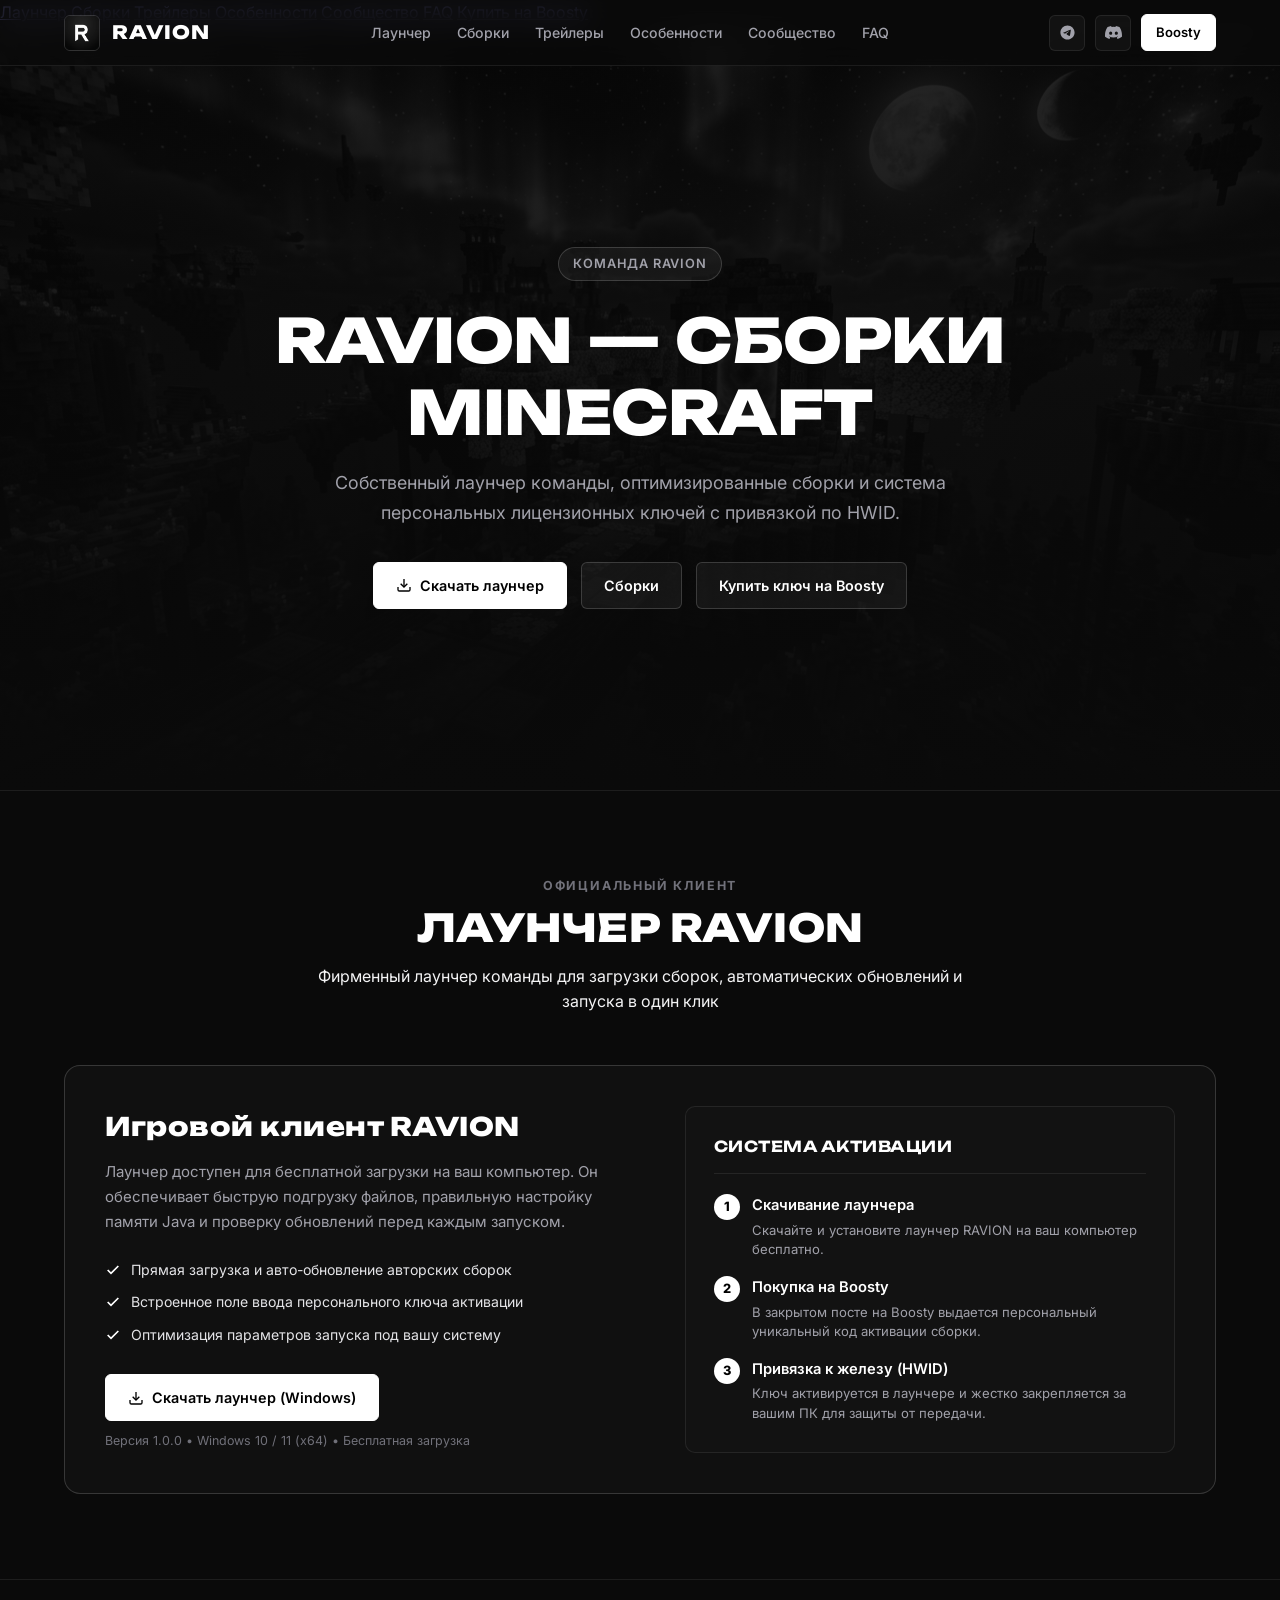
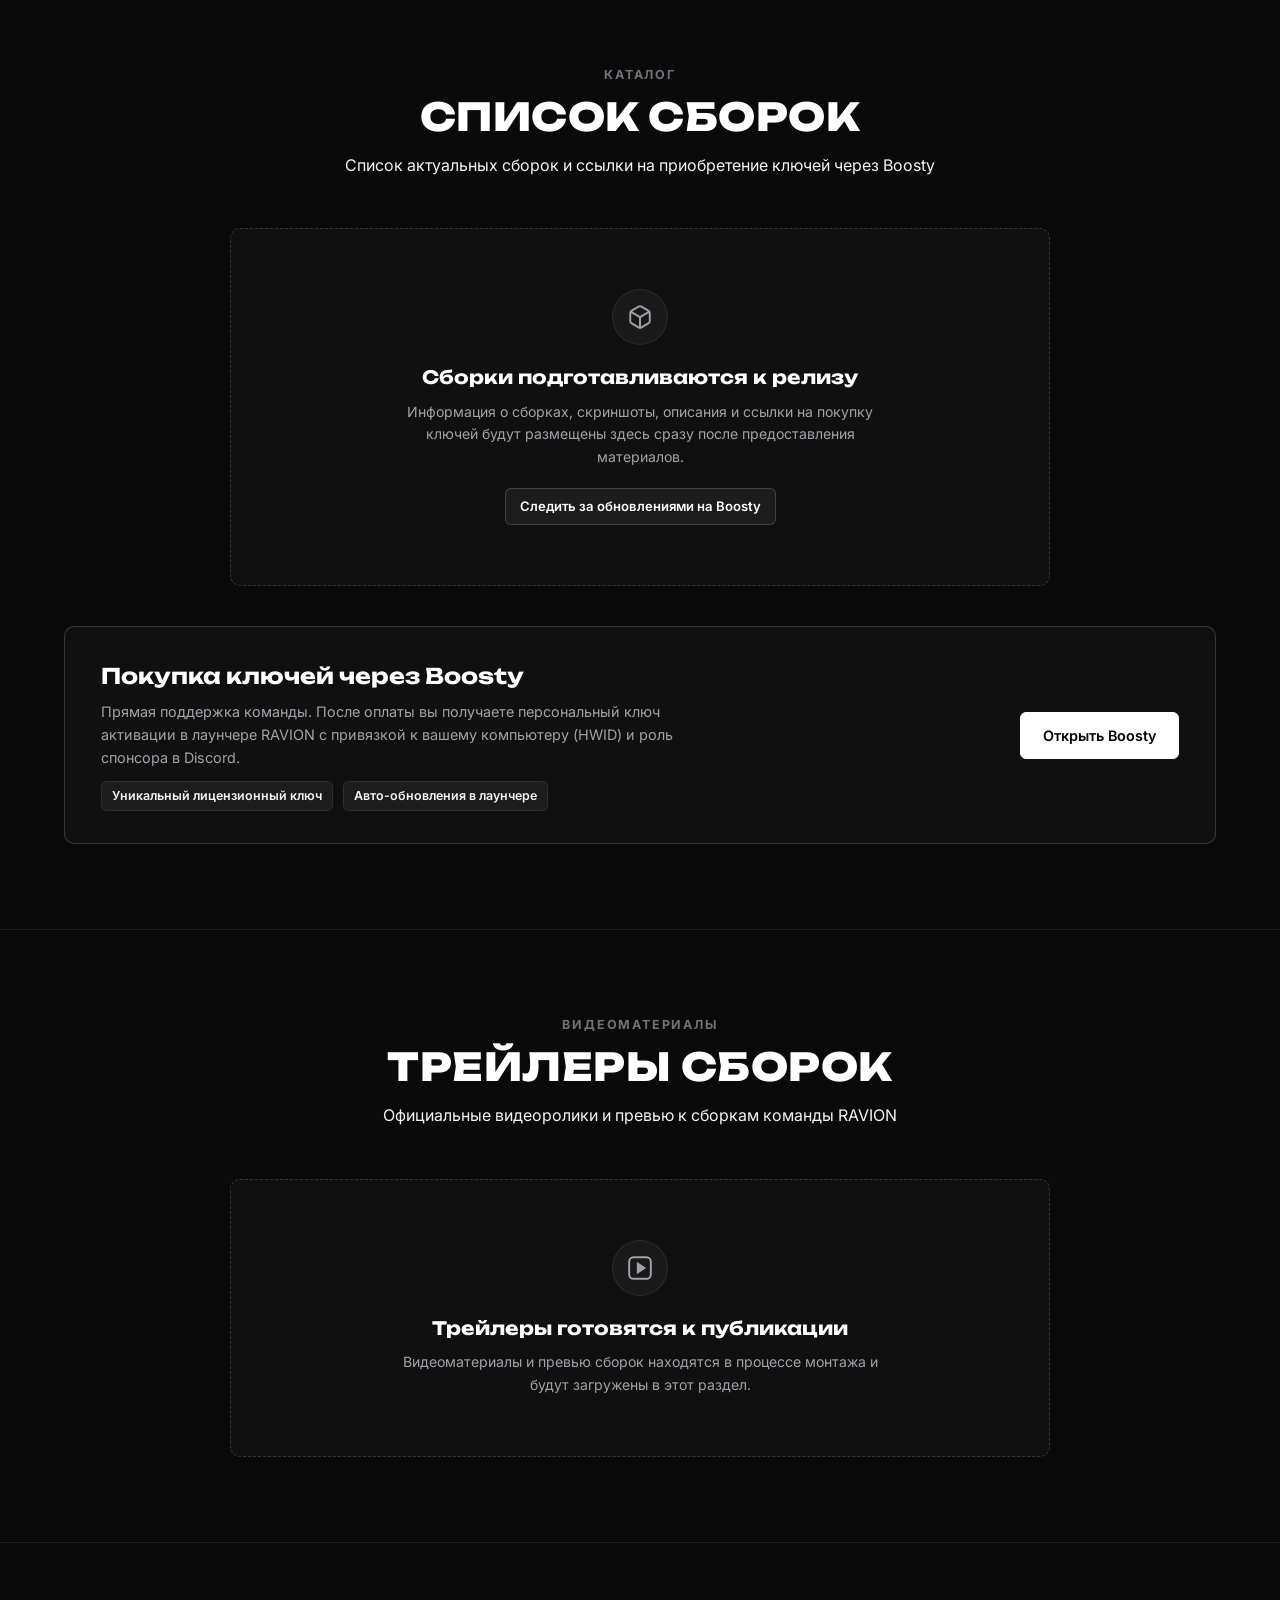
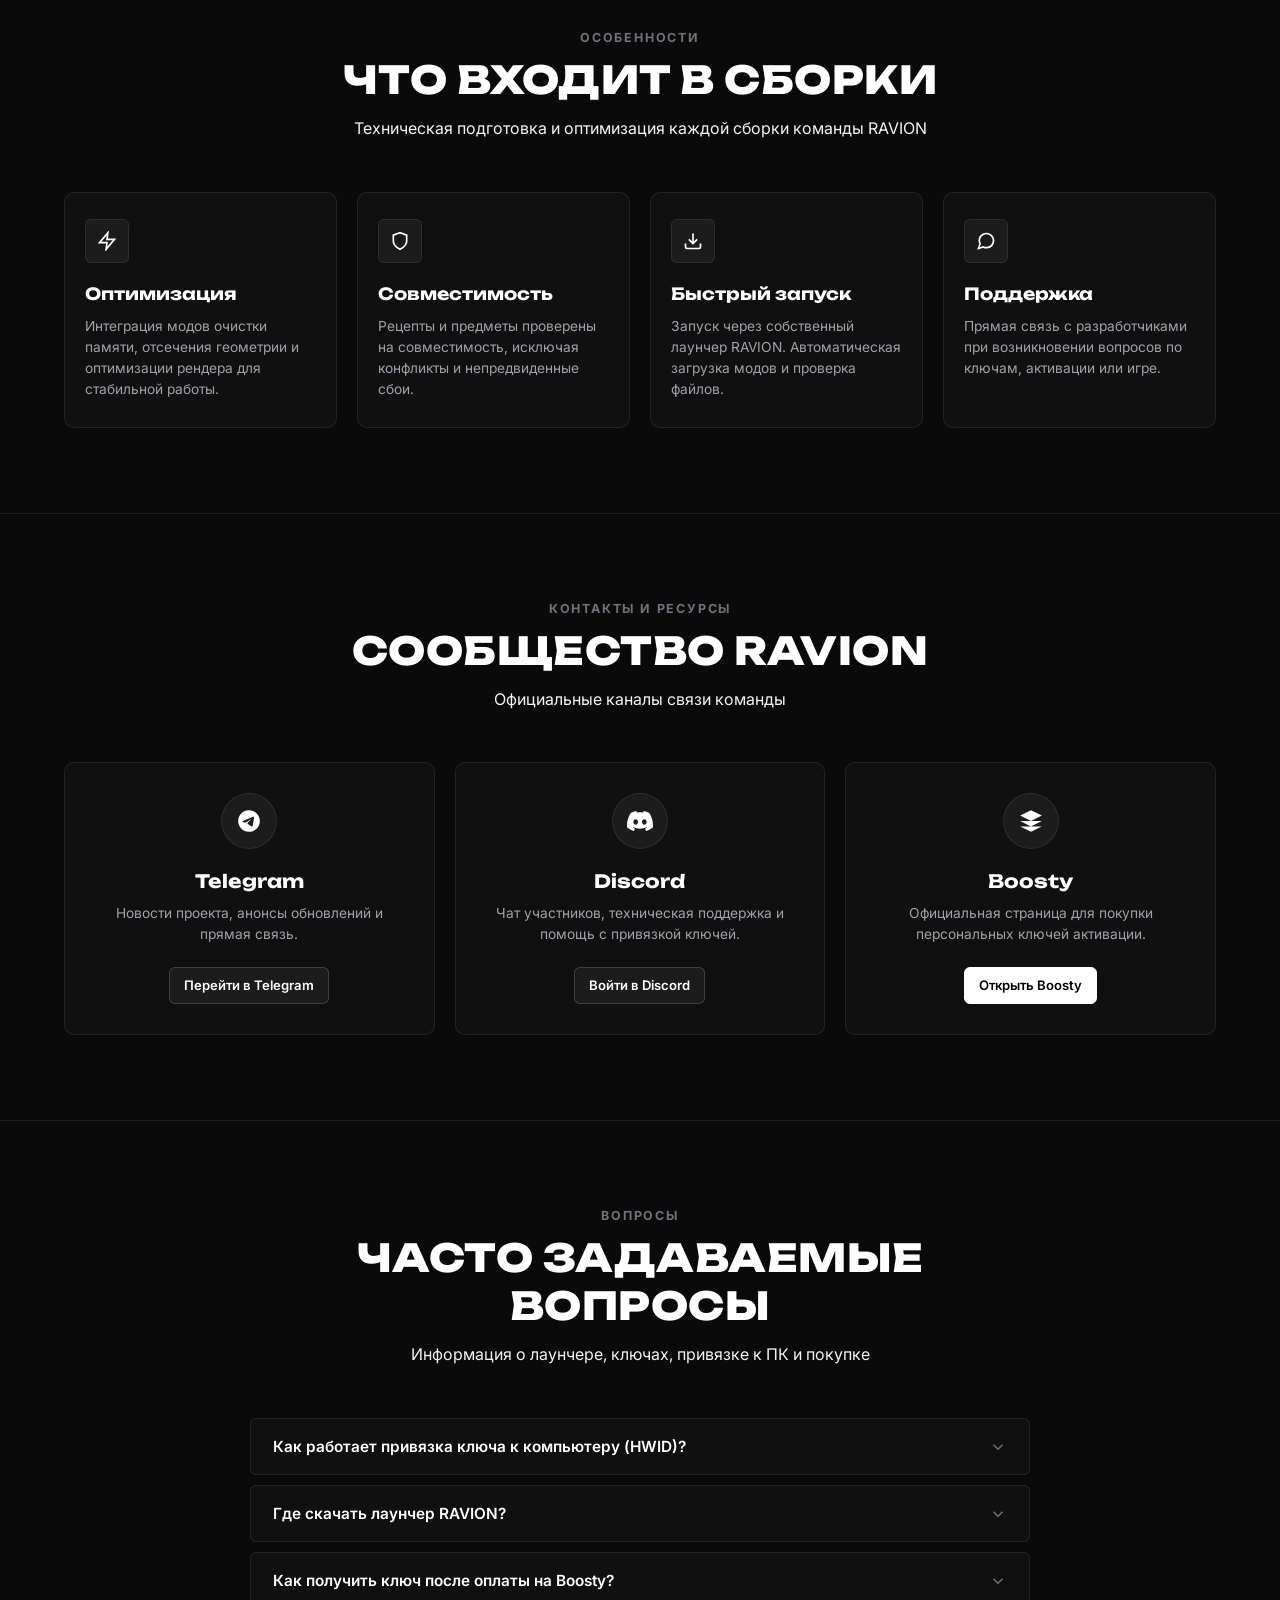
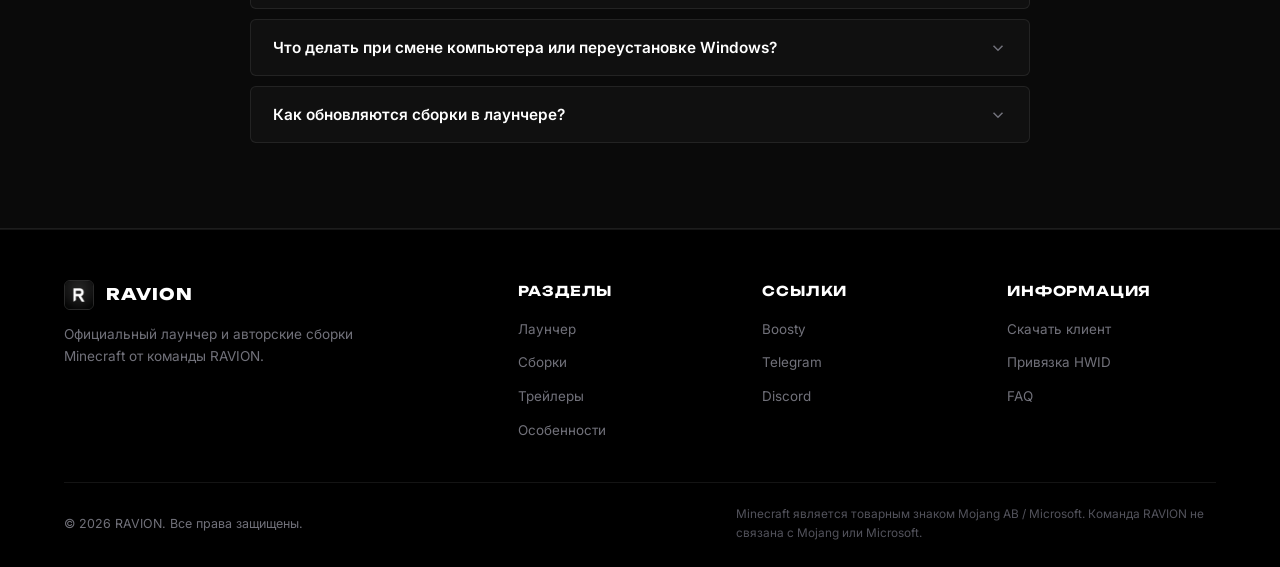
==== commit 51fcd191: "Add files via upload" ====
--- a/index.html
+++ b/index.html
@@ -3,15 +3,44 @@
 <head>
   <meta charset="UTF-8">
   <meta name="viewport" content="width=device-width, initial-scale=1.0">
-  <title>RAVION — Собственный лаунчер и сборки Minecraft</title>
+  <title>RAVION — Официальный сайт лаунчера и сборок Minecraft</title>
   <meta name="description" content="Официальный сайт команды RAVION. Собственный лаунчер Minecraft, авторские сборки, система персональных ключей активации и покупка через Boosty.">
+  <meta name="keywords" content="RAVION, лаунчер RAVION, сборки RAVION, Minecraft сборки, RAVION team, скачать лаунчер RAVION, Minecraft лаунчер, авторские сборки Майнкрафт">
+  <meta name="robots" content="index, follow, max-image-preview:large">
   <meta name="theme-color" content="#0a0a0a">
-
-  <!-- Open Graph -->
+  <link rel="canonical" href="https://rdk00.github.io/RAVION/">
+
+  <!-- Open Graph / Meta -->
+  <meta property="og:site_name" content="RAVION">
   <meta property="og:title" content="RAVION — Собственный лаунчер и сборки Minecraft">
   <meta property="og:description" content="Официальный сайт команды RAVION. Скачивайте наш лаунчер и получайте уникальные ключи к сборкам через Boosty.">
-  <meta property="og:image" content="./assets/images/logo.jpg">
+  <meta property="og:image" content="https://rdk00.github.io/RAVION/assets/images/logo.jpg">
+  <meta property="og:url" content="https://rdk00.github.io/RAVION/">
   <meta property="og:type" content="website">
+
+  <!-- Twitter Card -->
+  <meta name="twitter:card" content="summary_large_image">
+  <meta name="twitter:title" content="RAVION — Собственный лаунчер и сборки Minecraft">
+  <meta name="twitter:description" content="Официальный сайт команды RAVION. Скачивайте наш фирменный лаунчер Minecraft.">
+  <meta name="twitter:image" content="https://rdk00.github.io/RAVION/assets/images/logo.jpg">
+
+  <!-- Schema.org JSON-LD (Google & Yandex Search Structured Data) -->
+  <script type="application/ld+json">
+  {
+    "@context": "https://schema.org",
+    "@type": "WebSite",
+    "name": "RAVION",
+    "alternateName": ["RAVION Minecraft", "Команда RAVION", "Лаунчер RAVION", "RAVION Team"],
+    "url": "https://rdk00.github.io/RAVION/",
+    "description": "Официальный сайт команды RAVION. Собственный лаунчер Minecraft, авторские сборки, система персональных ключей активации.",
+    "publisher": {
+      "@type": "Organization",
+      "name": "RAVION",
+      "url": "https://rdk00.github.io/RAVION/",
+      "logo": "https://rdk00.github.io/RAVION/assets/images/logo.jpg"
+    }
+  }
+  </script>
 
   <!-- Fonts: Unbounded & Inter -->
   <link rel="preconnect" href="https://fonts.googleapis.com">
@@ -99,7 +128,7 @@
       </div>
 
       <h1 class="hero-title">
-        СБОРКИ MINECRAFT
+        RAVION — СБОРКИ MINECRAFT
       </h1>
 
       <p class="hero-description">
